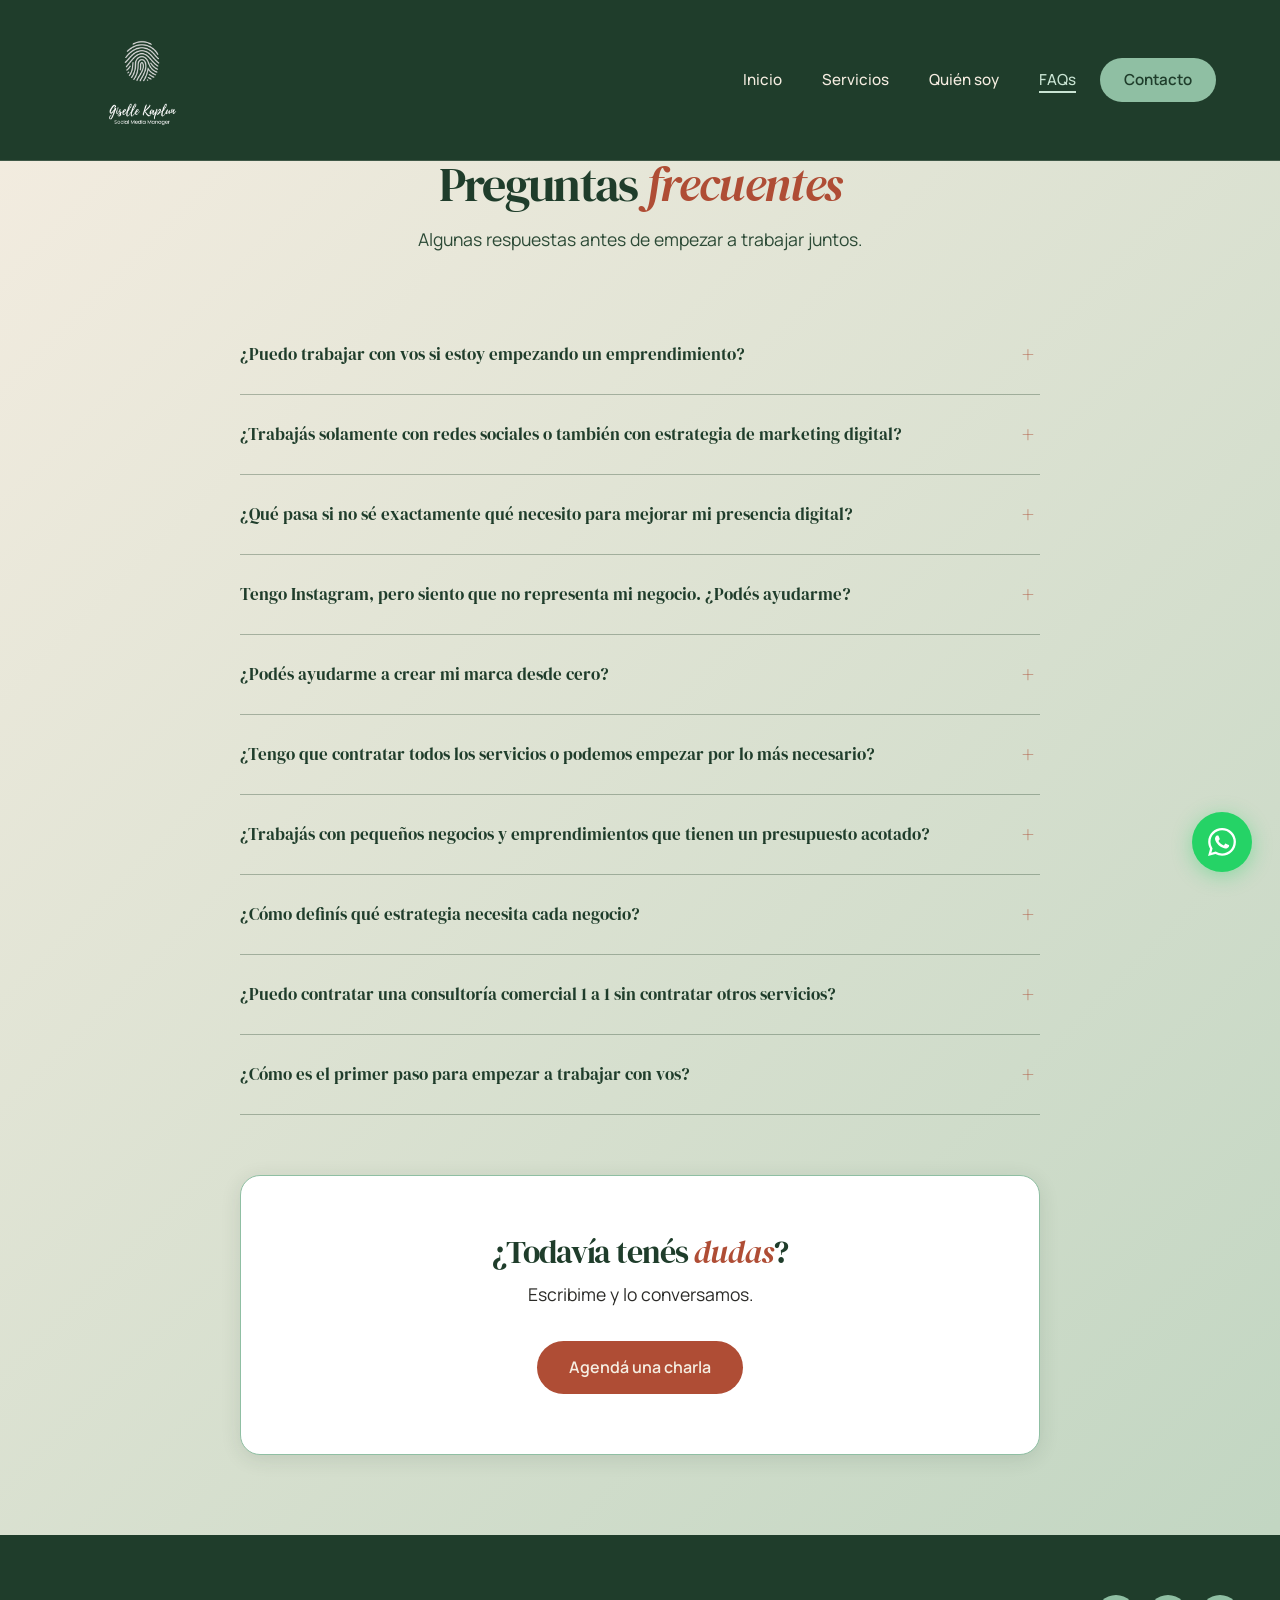
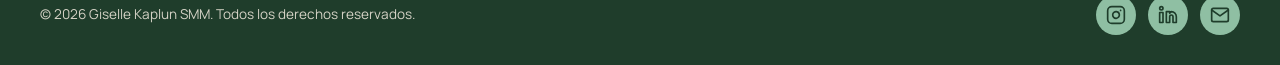
==== preguntas-frecuentes.html @ 6d001837 "Add files via upload" ====
<!DOCTYPE html>
<html lang="es">
<head>
    <meta charset="UTF-8">
    <meta name="viewport" content="width=device-width, initial-scale=1.0">
    <title>Preguntas Frecuentes | Giselle Kaplun</title>
    <meta name="description" content="Resolvemos tus dudas sobre consultoría de marketing digital, estrategia para redes sociales, diseño web y más. Buenos Aires, Argentina.">
    <meta property="og:title" content="Preguntas Frecuentes | Giselle Kaplun">
    <meta property="og:description" content="Resolvemos tus dudas sobre consultoría de marketing digital, estrategia para redes sociales, diseño web y más. Buenos Aires, Argentina.">
    <meta property="og:image" content="https://gkaplunconsultora.com.ar/hero-img.jpg">
    <meta property="og:type" content="website">
    <link rel="preconnect" href="https://fonts.googleapis.com">
    <link rel="preconnect" href="https://fonts.gstatic.com" crossorigin>
    <link href="https://fonts.googleapis.com/css2?family=DM+Serif+Display:ital@0;1&family=Manrope:wght@400;500;600;700;800&display=swap" rel="stylesheet">
    <link rel="stylesheet" href="styles.css">
</head>
<body>

    <!-- NAV -->
    <header class="nav" id="nav">
        <div class="nav__container">
            <a href="index.html" class="nav__logo">
                <img src="logo-nobg.png" alt="Giselle Kaplun" class="nav__logo-img">
            </a>
            <button class="nav__toggle" id="navToggle" aria-label="Menú">
                <span></span>
                <span></span>
                <span></span>
            </button>
            <nav class="nav__menu" id="navMenu">
                <a href="index.html" class="nav__link">Inicio</a>
                <a href="index.html#servicios" class="nav__link">Servicios</a>
                <a href="index.html#equipo" class="nav__link">Quién soy</a>
                <a href="#faq" class="nav__link">FAQs</a>
                <a href="index.html#contacto" class="nav__link nav__link--cta">Contacto</a>
            </nav>
        </div>
    </header>

    <!-- FAQ -->
    <section class="faq faq--full" id="faq">
        <div class="faq__container">
            <div class="section-header">
                <h1 class="section-title">Preguntas <em>frecuentes</em></h1>
                <p class="section-desc">Algunas respuestas antes de empezar a trabajar juntos.</p>
            </div>
            <div id="faq-full" class="faq__list"></div>
            <div class="faq-cta">
                <h2 class="faq-cta__title">¿Todavía tenés <em>dudas</em>?</h2>
                <p class="faq-cta__text">Escribime y lo conversamos.</p>
                <a href="index.html#contacto" class="btn btn--primary">Agendá una charla</a>
            </div>
        </div>
    </section>

    <!-- FOOTER -->
    <footer class="footer">
        <div class="footer__container">
            <div class="footer__bottom">
                <p>&copy; 2026 Giselle Kaplun SMM. Todos los derechos reservados.</p>
                <div class="footer__social">
                    <a href="https://www.instagram.com/gisellekaplun/" target="_blank" rel="noopener" aria-label="Instagram">
                        <svg width="20" height="20" viewBox="0 0 24 24" fill="none" stroke="currentColor" stroke-width="2" stroke-linecap="round" stroke-linejoin="round"><rect x="2" y="2" width="20" height="20" rx="5" ry="5"/><path d="M16 11.37A4 4 0 1 1 12.63 8 4 4 0 0 1 16 11.37z"/><line x1="17.5" y1="6.5" x2="17.51" y2="6.5"/></svg>
                    </a>
                    <a href="https://www.linkedin.com/in/gisellekaplun/" target="_blank" rel="noopener" aria-label="LinkedIn">
                        <svg width="20" height="20" viewBox="0 0 24 24" fill="none" stroke="currentColor" stroke-width="2" stroke-linecap="round" stroke-linejoin="round"><path d="M16 8a6 6 0 0 1 6 6v7h-4v-7a2 2 0 0 0-2-2 2 2 0 0 0-2 2v7h-4V8h4v2a6 6 0 0 1 2-2z"/><rect x="2" y="9" width="4" height="12"/><circle cx="4" cy="4" r="2"/></svg>
                    </a>
                    <a href="mailto:gisellekaplun@gmail.com" aria-label="Email">
                        <svg width="20" height="20" viewBox="0 0 24 24" fill="none" stroke="currentColor" stroke-width="2" stroke-linecap="round" stroke-linejoin="round"><path d="M4 4h16c1.1 0 2 .9 2 2v12c0 1.1-.9 2-2 2H4c-1.1 0-2-.9-2-2V6c0-1.1.9-2 2-2z"/><polyline points="22,6 12,13 2,6"/></svg>
                    </a>
                </div>
            </div>
        </div>
    </footer>

    <!-- WhatsApp Flotante -->
    <a href="https://wa.link/1eo5oe" class="whatsapp-float" target="_blank" rel="noopener" aria-label="WhatsApp">
        <svg width="28" height="28" viewBox="0 0 24 24" fill="white"><path d="M17.472 14.382c-.297-.149-1.758-.867-2.03-.967-.273-.099-.471-.148-.67.15-.197.297-.767.966-.94 1.164-.173.199-.347.223-.644.075-.297-.15-1.255-.463-2.39-1.475-.883-.788-1.48-1.761-1.653-2.059-.173-.297-.018-.458.13-.606.134-.133.298-.347.446-.52.149-.174.198-.298.298-.497.099-.198.05-.371-.025-.52-.075-.149-.669-1.612-.916-2.207-.242-.579-.487-.5-.669-.51-.173-.008-.371-.01-.57-.01-.198 0-.52.074-.792.372-.272.297-1.04 1.016-1.04 2.479 0 1.462 1.065 2.875 1.213 3.074.149.198 2.096 3.2 5.077 4.487.709.306 1.262.489 1.694.625.712.227 1.36.195 1.871.118.571-.085 1.758-.719 2.006-1.413.248-.694.248-1.289.173-1.413-.074-.124-.272-.198-.57-.347m-5.421 7.403h-.004a9.87 9.87 0 01-5.031-1.378l-.361-.214-3.741.982.998-3.648-.235-.374a9.86 9.86 0 01-1.51-5.26c.001-5.45 4.436-9.884 9.888-9.884 2.64 0 5.122 1.03 6.988 2.898a9.825 9.825 0 012.893 6.994c-.003 5.45-4.437 9.884-9.885 9.884m8.413-18.297A11.815 11.815 0 0012.05 0C5.495 0 .16 5.335.157 11.892c0 2.096.547 4.142 1.588 5.945L.057 24l6.305-1.654a11.882 11.882 0 005.683 1.448h.005c6.554 0 11.89-5.335 11.893-11.893a11.821 11.821 0 00-3.48-8.413z"/></svg>
    </a>

    <script src="main.js"></script>
</body>
</html>
---- styles.css ----
/* =========================================
   GISELLE KAPLUN SMM - Estilos Principales
   Paleta: Beige + Verde menta + Terracota
   Tipografía: Poppins
   ========================================= */

/* --- Custom Properties --- */
:root {
    /* Base */
    --beige-bg:    #F5EDE1;
    --beige-warm:  #EFE1CD;

    /* Verde menta - color secundario */
    --mint:        #8FBFA3;
    --mint-soft:   #C9E4D3;

    /* Verde oscuro - texto de alto contraste */
    --green-deep:  #1F3D2B;
    --green-body:  #2C4A36;

    /* Terracota - color de contraste (CTAs principales) */
    --terracota:        #AF4D35;
    --terracota-soft:   #A04730;

    /* Neutros */
    --text-dark:   #2B2B28;
    --white:       #FFFFFF;

    --serif: 'DM Serif Display', Georgia, serif;
    --sans: 'Manrope', Arial, sans-serif;
    --font-heading: var(--serif);
    --font-body: var(--sans);
    --shadow-sm: 0 1px 3px rgba(31, 61, 43, 0.12);
    --shadow-md: 0 4px 20px rgba(31, 61, 43, 0.12);
    --shadow-lg: 0 10px 40px rgba(31, 61, 43, 0.16);
    --shadow-xl: 0 20px 60px rgba(31, 61, 43, 0.2);
    --radius-sm: 8px;
    --radius-md: 12px;
    --radius-lg: 20px;
    --radius-xl: 28px;
    --transition: 0.3s cubic-bezier(0.4, 0, 0.2, 1);
}

/* --- Reset & Base --- */
*, *::before, *::after {
    margin: 0;
    padding: 0;
    box-sizing: border-box;
}

html {
    scroll-behavior: smooth;
    scroll-padding-top: 176px;
}

body {
    font-family: var(--font-body);
    color: var(--text-dark);
    background: var(--beige-bg);
    line-height: 1.6;
    -webkit-font-smoothing: antialiased;
    overflow-x: hidden;
}

img {
    max-width: 100%;
    height: auto;
    display: block;
}

a {
    text-decoration: none;
    color: inherit;
    transition: var(--transition);
}

h1, h2 {
    font-family: var(--serif);
    font-weight: 400;
    letter-spacing: -0.035em;
    line-height: 1.02;
}

h3 {
    font-family: var(--serif);
    font-weight: 400;
}

h1 em, h2 em {
    color: var(--terracota);
    font-style: italic;
}

ul {
    list-style: none;
}

/* --- NAV --- */
.nav {
    position: fixed;
    top: 0;
    left: 0;
    right: 0;
    z-index: 1000;
    background: var(--green-deep);
    border-bottom: 1px solid rgba(245, 237, 225, 0.15);
    transition: transform 0.4s ease, box-shadow 0.3s ease, background 0.3s ease;
}

.nav--hidden {
    transform: translateY(-100%);
}

.nav--scrolled {
    box-shadow: var(--shadow-sm);
}

.nav__container {
    max-width: 1200px;
    margin: 0 auto;
    padding: 0 24px;
    display: flex;
    align-items: center;
    justify-content: space-between;
    height: 160px;
}

.nav__logo-img {
    height: 156px;
    width: auto;
}

.nav__menu {
    display: flex;
    align-items: center;
    gap: 8px;
}

.nav__link {
    padding: 8px 16px;
    font-size: 0.95rem;
    font-weight: 500;
    color: var(--beige-bg);
    border-radius: var(--radius-sm);
    transition: var(--transition);
}

.nav__link:hover,
.nav__link--active {
    color: var(--mint-soft);
    text-decoration: underline;
    text-underline-offset: 6px;
    text-decoration-thickness: 2px;
    background: none;
}

.nav__link--cta {
    background: var(--mint);
    color: var(--green-deep) !important;
    font-weight: 600;
    padding: 10px 24px;
    border-radius: var(--radius-xl);
    text-decoration: none;
}

.nav__link--cta:hover {
    background: var(--mint);
    color: var(--green-deep) !important;
    text-decoration: none;
    transform: translateY(-1px);
    box-shadow: 0 4px 16px rgba(143, 191, 163, 0.5);
}

.nav__toggle {
    display: none;
    flex-direction: column;
    gap: 5px;
    background: none;
    border: none;
    cursor: pointer;
    padding: 8px;
    z-index: 1001;
}

.nav__toggle span {
    display: block;
    width: 24px;
    height: 2px;
    background: var(--beige-bg);
    border-radius: 2px;
    transition: var(--transition);
}

.nav__toggle.active span:nth-child(1) {
    transform: rotate(45deg) translate(5px, 5px);
}

.nav__toggle.active span:nth-child(2) {
    opacity: 0;
}

.nav__toggle.active span:nth-child(3) {
    transform: rotate(-45deg) translate(5px, -5px);
}

/* --- HERO --- */
.hero {
    min-height: 100vh;
    display: flex;
    align-items: center;
    position: relative;
    overflow: hidden;
    padding: 176px 24px 80px;
    background-color: var(--beige-bg);
}

/* --- HERO OVERLAY - degradado beige -> menta --- */
.hero::before {
    content: "";
    position: absolute;
    inset: 0;
    background: linear-gradient(135deg,
        rgba(245, 237, 225, 0.75) 0%,
        rgba(143, 191, 163, 0.45) 100%);
    z-index: 1;
}

.hero__container {
    max-width: 1200px;
    margin: 0 auto;
    width: 100%;
    position: relative;
    z-index: 2;
}

.hero__bg {
    position: absolute;
    top: 0;
    left: 0;
    right: 0;
    bottom: 0;
    overflow: hidden;
    pointer-events: none;
    z-index: 0;
}

.hero__bg-img {
    width: 100%;
    height: 100%;
    object-fit: cover;
    opacity: 1;
}

.hero__h1 {
    font-family: var(--font-heading);
    font-size: clamp(1.1rem, 2vw, 1.4rem);
    font-weight: 400;
    color: var(--green-deep);
    margin-bottom: 24px;
}

.hero__text {
    max-width: 680px;
    margin-bottom: 40px;
}

.hero__statement {
    font-family: var(--font-heading);
    font-size: clamp(2rem, 4.375vw, 3rem);
    font-weight: 400;
    line-height: 1.02;
    letter-spacing: -0.035em;
    margin-bottom: 20px;
    color: var(--green-deep);
}

.hero__accent {
    color: var(--mint);
}

.hero__body {
    font-size: 1.375rem;
    color: var(--green-body);
    line-height: 1.8;
    max-width: 600px;
}

.hero__actions {
    display: flex;
    gap: 16px;
    flex-wrap: wrap;
    position: relative;
    z-index: 2;
}

/* --- PAGE DECORATIONS --- */
.page-deco {
    position: fixed;
    top: 0;
    right: 0;
    bottom: 0;
    width: 50%;
    pointer-events: none;
    z-index: 1;
}

.hero, .servicios, .equipo, .contacto, .faq {
    position: relative;
    z-index: 2;
}

.hero__fingerprint {
    position: absolute;
    display: block;
}

.hero__deco-wrap {
    position: absolute;
    overflow: hidden;
    pointer-events: none;
    filter: grayscale(0.4) brightness(1.3) opacity(0.55);
}

.hero__deco-img {
    width: 100%;
    height: auto;
    object-fit: cover;
    object-position: top center;
    display: block;
}

.hero__deco-wrap--1 {
    width: 350px;
    height: 200px;
    top: 10%;
    right: -2%;
    opacity: 0.16;
    animation: float 8s ease-in-out infinite;
}

.hero__deco-wrap--2 {
    width: 180px;
    height: 100px;
    top: 55%;
    right: 15%;
    opacity: 0.1;
    animation: float 6s ease-in-out infinite reverse;
}

.hero__deco-wrap--3 {
    width: 100px;
    height: 56px;
    top: 20%;
    right: 30%;
    opacity: 0.18;
    animation: float 10s ease-in-out infinite;
}

.hero__deco-wrap--4 {
    width: 250px;
    height: 140px;
    top: 65%;
    right: -5%;
    opacity: 0.14;
    animation: float 9s ease-in-out infinite;
}

.hero__deco-wrap--5 {
    width: 150px;
    height: 84px;
    top: 82%;
    right: 25%;
    opacity: 0.1;
    animation: float 7s ease-in-out infinite reverse;
}

@keyframes float {
    0%, 100% { transform: translateY(0) rotate(0deg); }
    50% { transform: translateY(-30px) rotate(5deg); }
}

/* --- BUTTONS --- */
.btn {
    display: inline-flex;
    align-items: center;
    justify-content: center;
    padding: 14px 32px;
    font-family: var(--font-body);
    font-size: 1rem;
    font-weight: 600;
    border-radius: var(--radius-xl);
    border: none;
    cursor: pointer;
    transition: var(--transition);
    text-align: center;
}

.btn--primary {
    background: var(--terracota);
    color: var(--beige-bg);
}

.btn--primary:hover {
    background: var(--terracota-soft);
    color: var(--beige-bg);
    transform: translateY(-2px);
    box-shadow: 0 8px 24px rgba(175, 77, 53, 0.35);
}

.hero .btn--primary {
    background-color: var(--terracota);
    color: var(--beige-bg);
    border: none;
}

.hero .btn--primary:hover {
    background-color: var(--terracota-soft);
    color: var(--beige-bg);
    transform: translateY(-2px);
    box-shadow: 0 8px 24px rgba(175, 77, 53, 0.35);
}

.btn--outline {
    background: transparent;
    color: var(--green-deep);
    border: 2px solid var(--green-deep);
}

.btn--outline:hover {
    border-color: var(--mint);
    color: var(--green-deep);
    background: var(--mint-soft);
}

.btn--full {
    width: 100%;
}

/* --- SECTION HEADERS --- */
.section-tag {
    display: inline-block;
    padding: 6px 16px;
    background: var(--mint-soft);
    color: var(--green-deep);
    font-size: 0.8rem;
    font-weight: 600;
    border-radius: var(--radius-xl);
    text-transform: uppercase;
    letter-spacing: 1px;
    margin-bottom: 16px;
}

.section-title {
    font-family: var(--font-heading);
    font-size: clamp(2rem, 4vw, 3rem);
    font-weight: 400;
    letter-spacing: -0.035em;
    color: var(--green-deep);
    margin-bottom: 16px;
    line-height: 1.02;
}

.section-subtitle {
    display: block;
    font-size: 0.5em;
    font-weight: 400;
    color: var(--green-body);
    margin-top: 8px;
    font-style: italic;
}

.section-desc {
    font-size: 1.1rem;
    color: var(--green-body);
    max-width: 600px;
    line-height: 1.7;
}

.section-header {
    text-align: center;
    margin-bottom: 60px;
}

.section-header .section-desc {
    margin: 0 auto;
}

/* --- SERVICIOS --- */
.servicios {
    padding: 100px 24px;
    background: var(--beige-warm);
}

.servicios__container {
    max-width: 1200px;
    margin: 0 auto;
}

.servicios__grid {
    display: grid;
    grid-template-columns: repeat(auto-fit, minmax(280px, 1fr));
    gap: 24px;
}

.servicio-card {
    background: var(--white);
    border: 1px solid var(--mint);
    border-radius: 12px;
    padding: 36px 28px;
    transition: var(--transition);
    position: relative;
    overflow: hidden;
    box-shadow: var(--shadow-sm);
}

.servicio-card::before {
    content: '';
    position: absolute;
    top: 0;
    left: 0;
    right: 0;
    height: 4px;
    background: linear-gradient(90deg, var(--mint-soft), var(--mint));
    transition: var(--transition);
}

.servicio-card:hover {
    transform: translateY(-4px);
    box-shadow: var(--shadow-lg);
    border-color: var(--mint);
}

.servicio-card:hover .servicio-card__link {
    color: var(--terracota-soft);
    gap: 10px;
}

.servicio-card:hover::before {
    background: linear-gradient(90deg, var(--terracota-soft), var(--terracota));
}

.servicio-card__icon {
    width: 56px;
    height: 56px;
    display: flex;
    align-items: center;
    justify-content: center;
    background: var(--mint-soft);
    color: var(--green-deep);
    border-radius: var(--radius-md);
    margin-bottom: 20px;
}

.servicio-card__title {
    font-family: var(--font-heading);
    font-size: 1.3rem;
    font-weight: 400;
    letter-spacing: -0.02em;
    line-height: 1.15;
    margin-bottom: 16px;
    color: var(--green-deep);
}

.servicio-card__list {
    margin-bottom: 20px;
}

.servicio-card__list li {
    padding: 6px 0;
    font-size: 0.95rem;
    color: var(--text-dark);
    border-bottom: 1px solid rgba(143, 191, 163, 0.4);
    position: relative;
    padding-left: 20px;
}

.servicio-card__list li::before {
    content: '→';
    position: absolute;
    left: 0;
    color: var(--terracota);
    font-weight: 600;
}

.servicio-card__text {
    font-size: 0.95rem;
    color: var(--text-dark);
    margin-bottom: 20px;
    line-height: 1.6;
}

.servicio-card__link {
    font-size: 0.95rem;
    font-weight: 600;
    color: var(--terracota);
    display: inline-flex;
    align-items: center;
    gap: 4px;
}

.servicio-card__link:hover {
    gap: 10px;
    color: var(--terracota-soft);
}

/* --- EQUIPO --- */
.equipo {
    padding: 100px 24px;
    background: var(--beige-bg);
}

.equipo__container {
    max-width: 1200px;
    margin: 0 auto;
}

.equipo__grid {
    display: grid;
    grid-template-columns: repeat(3, 1fr);
    gap: 32px;
    margin-bottom: 48px;
}

.equipo-card {
    text-align: center;
    background: var(--white);
    border-radius: var(--radius-lg);
    padding: 40px 24px;
    transition: var(--transition);
    border: 1px solid var(--mint);
}

.equipo-card:hover {
    transform: translateY(-4px);
    box-shadow: var(--shadow-lg);
}

.equipo-card__img {
    width: 140px;
    height: 140px;
    border-radius: 50%;
    overflow: hidden;
    margin: 0 auto 20px;
    border: 4px solid var(--mint);
    box-shadow: 0 4px 20px rgba(143, 191, 163, 0.4);
}

.equipo-card__img img {
    width: 100%;
    height: 100%;
    object-fit: cover;
}

.equipo-card__img--placeholder {
    background: linear-gradient(135deg, var(--mint-soft), var(--mint));
    display: flex;
    align-items: center;
    justify-content: center;
    color: var(--green-deep);
}

.equipo-card__name {
    font-family: var(--font-heading);
    font-size: 1.25rem;
    font-weight: 600;
    color: var(--green-deep);
    margin-bottom: 4px;
}

.equipo-card__role {
    font-size: 0.9rem;
    color: var(--terracota);
    font-weight: 500;
}

.equipo__mision {
    text-align: center;
    max-width: 700px;
    margin: 0 auto;
    padding: 40px;
    background: var(--white);
    border-radius: var(--radius-lg);
    border-left: 4px solid var(--mint);
    border: 1px solid var(--mint);
    border-left: 4px solid var(--mint);
}

.equipo__mision p {
    font-size: 1.1rem;
    color: var(--text-dark);
    line-height: 1.7;
    font-style: italic;
}

.equipo__about {
    display: flex;
    flex-direction: row;
    align-items: center;
    gap: 48px;
    max-width: 900px;
    margin: 0 auto;
}

.equipo__about-img {
    width: 40%;
    min-width: 200px;
    border-radius: var(--radius-lg);
    overflow: hidden;
    border: 4px solid var(--mint);
    box-shadow: 0 4px 20px rgba(143, 191, 163, 0.4);
    flex-shrink: 0;
}

.equipo__about-img img {
    width: 100%;
    height: auto;
    display: block;
}

.equipo__about-text {
    text-align: left;
}

.equipo__about-text p {
    font-size: 1.15rem;
    color: var(--text-dark);
    line-height: 1.8;
    margin-bottom: 20px;
}

.equipo__about-text p:last-child {
    margin-bottom: 0;
}

/* --- CONTACTO --- */
.contacto {
    padding: 100px 24px;
    background: linear-gradient(135deg, var(--green-deep) 0%, var(--terracota) 100%);
    color: var(--beige-bg);
}

.contacto__container {
    max-width: 1200px;
    margin: 0 auto;
}

.contacto .section-title {
    color: var(--beige-bg);
}

.contacto h2 em {
    color: var(--mint-soft);
}

.contacto .section-desc {
    color: rgba(245, 237, 225, 0.92);
}

.contacto__grid {
    display: grid;
    grid-template-columns: 1fr 1fr;
    gap: 60px;
    align-items: start;
}

.contacto__info {
    display: flex;
    flex-direction: column;
    gap: 28px;
}

.contacto__item {
    display: flex;
    align-items: flex-start;
    gap: 16px;
}

.contacto__item-icon {
    width: 48px;
    height: 48px;
    display: flex;
    align-items: center;
    justify-content: center;
    background: rgba(143, 191, 163, 0.25);
    color: var(--mint-soft);
    border-radius: var(--radius-md);
    flex-shrink: 0;
}

.contacto__item h4 {
    font-size: 0.95rem;
    font-weight: 600;
    color: var(--beige-bg);
    margin-bottom: 4px;
}

.contacto__item a, .contacto__item p {
    font-size: 0.95rem;
    color: rgba(245, 237, 225, 0.92);
}

.contacto__item a:hover {
    color: var(--mint-soft);
}

/* --- FORM --- */
.contacto__form {
    background: var(--beige-bg);
    padding: 40px;
    border-radius: var(--radius-lg);
    border: 1px solid var(--mint);
    box-shadow: var(--shadow-lg);
}

.form-group {
    margin-bottom: 20px;
}

.form-group input, .form-group textarea {
    width: 100%;
    padding: 14px 18px;
    font-family: var(--font-body);
    font-size: 0.95rem;
    border: 1px solid var(--mint);
    border-radius: var(--radius-md);
    background: var(--white);
    color: var(--text-dark);
    transition: var(--transition);
    outline: none;
}

.form-group input::placeholder, .form-group textarea::placeholder {
    color: #6B6B63;
}

.form-group input:focus, .form-group textarea:focus {
    border-color: var(--green-deep);
    box-shadow: 0 0 0 4px rgba(143, 191, 163, 0.35);
}

.form-group textarea {
    resize: vertical;
    min-height: 120px;
}

/* --- FOOTER --- */
.footer {
    background: var(--green-deep);
    color: var(--beige-bg);
    padding: 60px 24px 30px;
}

.footer__container {
    max-width: 1200px;
    margin: 0 auto;
}

.footer__top {
    display: flex;
    justify-content: flex-start;
    gap: 80px;
    margin-bottom: 48px;
    padding-bottom: 48px;
    border-bottom: 1px solid rgba(245, 237, 225, 0.15);
}

.footer__logo {
    height: 108px;
    width: auto;
    margin-bottom: 16px;
    filter: invert(1) opacity(0.15) brightness(1.4);
}

.footer__brand p {
    color: rgba(245, 237, 225, 0.8);
    font-size: 0.9rem;
    max-width: 300px;
    line-height: 1.6;
}

.footer__links h4 {
    font-size: 0.85rem;
    font-weight: 600;
    text-transform: uppercase;
    letter-spacing: 1px;
    color: var(--mint-soft);
    margin-bottom: 16px;
}

.footer__links a {
    display: block;
    font-size: 0.9rem;
    color: var(--beige-bg);
    padding: 6px 0;
    transition: var(--transition);
}

.footer__links a:hover {
    color: var(--mint-soft);
    padding-left: 4px;
}

.footer__bottom {
    display: flex;
    justify-content: space-between;
    align-items: center;
}

.footer__bottom p {
    font-size: 0.85rem;
    color: var(--beige-bg);
    opacity: 0.85;
}

.footer__social {
    display: flex;
    gap: 12px;
}

.footer__social a {
    width: 40px;
    height: 40px;
    display: flex;
    align-items: center;
    justify-content: center;
    background: var(--mint);
    border-radius: 50%;
    color: var(--green-deep);
    transition: var(--transition);
}

.footer__social a:hover {
    background: var(--mint-soft);
    color: var(--green-deep);
    transform: translateY(-2px);
}

/* --- WHATSAPP FLOAT --- */
.whatsapp-float {
    position: fixed;
    bottom: 28px;
    right: 28px;
    width: 60px;
    height: 60px;
    background: #25D366;
    border-radius: 50%;
    display: flex;
    align-items: center;
    justify-content: center;
    box-shadow: 0 4px 20px rgba(37, 211, 102, 0.4);
    z-index: 999;
    transition: var(--transition);
    animation: pulse-whatsapp 2s infinite;
}

.whatsapp-float:hover {
    transform: scale(1.1);
    box-shadow: 0 6px 28px rgba(37, 211, 102, 0.5);
}

@keyframes pulse-whatsapp {
    0%, 100% { box-shadow: 0 4px 20px rgba(37, 211, 102, 0.4); }
    50% { box-shadow: 0 4px 30px rgba(37, 211, 102, 0.6); }
}

/* --- FAQ --- */
.faq {
    padding: 80px 24px;
    background: var(--beige-bg);
    position: relative;
    overflow: hidden;
}

.faq__bg {
    position: absolute;
    top: 0;
    left: 0;
    right: 0;
    bottom: 0;
    overflow: hidden;
    pointer-events: none;
    z-index: 0;
}

.faq__bg-img {
    width: 100%;
    height: 100%;
    object-fit: cover;
    opacity: 0.25;
}

.faq--full {
    padding-top: 160px;
}

/* Overlay degradado sobre la imagen (like hero) */
.faq::before {
    content: "";
    position: absolute;
    inset: 0;
    background: linear-gradient(135deg,
        rgba(245, 237, 225, 0.8) 0%,
        rgba(143, 191, 163, 0.5) 100%);
    z-index: 0;
}

.faq__container {
    max-width: 800px;
    margin: 0 auto;
    position: relative;
    z-index: 1;
}

.faq__list {
    margin-bottom: 40px;
}

.faq-item {
    border-bottom: 1px solid rgba(47, 74, 54, 0.35);
}

.faq-item__header {
    display: flex;
    align-items: center;
    gap: 16px;
    width: 100%;
    padding: 24px 0;
    background: none;
    border: none;
    cursor: pointer;
    text-align: left;
    font-family: var(--font-heading);
    color: var(--green-deep);
    transition: color var(--transition);
}

.faq-item__header:hover {
    color: var(--terracota);
}

.faq-item__header:focus-visible {
    outline: 2px solid var(--terracota);
    outline-offset: 4px;
    border-radius: var(--radius-sm);
}

.faq-item__question {
    flex: 1;
    font-size: 1.05rem;
    font-weight: 500;
    line-height: 1.5;
}

.faq-item__icon {
    min-width: 24px;
    text-align: center;
    font-size: 1.4rem;
    font-weight: 300;
    color: var(--terracota);
}

.faq-item__icon::before {
    content: '+';
}

.faq-item--open .faq-item__icon::before {
    content: '\2212';
}

.faq-item__answer {
    max-height: 0;
    overflow: hidden;
    transition: max-height 0.4s ease;
}

.faq-item__answer-inner {
    padding: 0 0 24px 44px;
}

.faq-item__answer-inner p {
    font-size: 1rem;
    color: var(--text-dark);
    line-height: 1.8;
    margin-bottom: 12px;
}

.faq-item__answer-inner p:last-child {
    margin-bottom: 0;
}

.faq__more {
    text-align: center;
    margin-top: 48px;
}

.faq-cta {
    text-align: center;
    margin-top: 60px;
    padding: 60px 40px;
    background: var(--white);
    border-radius: var(--radius-lg);
    border: 1px solid var(--mint);
    box-shadow: var(--shadow-md);
}

.faq-cta__title {
    font-family: var(--font-heading);
    font-size: clamp(1.5rem, 3vw, 2rem);
    font-weight: 400;
    letter-spacing: -0.035em;
    line-height: 1.02;
    color: var(--green-deep);
    margin-bottom: 12px;
}

.faq-cta__text {
    font-size: 1.1rem;
    color: var(--text-dark);
    margin-bottom: 32px;
}

/* --- ANIMATIONS (on scroll) --- */
[data-aos] {
    opacity: 0;
    transform: translateY(30px);
    transition: opacity 0.6s ease, transform 0.6s ease;
}

[data-aos].aos-animate {
    opacity: 1;
    transform: translateY(0);
}

/* ================= ¿Sentís que te pasa? ================= */
.situaciones {
    padding: 70px 17px;
    background: linear-gradient(90deg, var(--beige-bg) 0%, var(--mint-soft) 100%);
    position: relative;
}

.situaciones__content {
    max-width: 1200px;
    margin: 0 auto;
}

.situaciones__title {
    font-family: var(--font-heading);
    font-size: clamp(1.4rem, 3.2vw, 2.1rem);
    font-weight: 400;
    letter-spacing: -0.035em;
    color: var(--green-deep);
    text-transform: uppercase;
    text-align: center;
    margin-bottom: 34px;
}

.situaciones__carousel {
    position: relative;
    width: 100%;
}

.situaciones__viewport {
    overflow: hidden;
    border-radius: var(--radius-lg);
    padding: 4px;
}

.situaciones__track {
    display: flex;
    align-items: stretch;
    list-style: none;
    margin: 0;
    padding: 0;
    will-change: transform;
    touch-action: pan-y;
    cursor: grab;
    outline: none;
}

.situaciones__track:active {
    cursor: grabbing;
}

.situaciones__card {
    flex: 0 0 auto;
    width: calc(100% / var(--cards-visible, 2.2) - 12px);
    margin-right: 12px;
    background: var(--white);
    border: 1px solid var(--mint);
    border-radius: var(--radius-lg);
    padding: 20px 17px;
    display: flex;
    flex-direction: column;
    gap: 8px;
    transition: var(--transition);
    user-select: none;
    box-shadow: var(--shadow-sm);
}

.situaciones__card:hover {
    border-color: var(--terracota);
    box-shadow: var(--shadow-md);
}

.situaciones__card-num {
    font-family: var(--font-heading);
    font-size: 1.33rem;
    font-weight: 700;
    color: var(--terracota);
    line-height: 1;
}

.situaciones__card-img {
    width: 100%;
    aspect-ratio: 4 / 3;
    object-fit: cover;
    border-radius: var(--radius-md);
    border: 1px solid var(--mint);
}

.situaciones__card-title {
    font-family: var(--font-heading);
    font-size: 0.875rem;
    font-weight: 600;
    color: var(--green-deep);
    line-height: 1.4;
}

.situaciones__card-text {
    font-size: 0.67rem;
    color: var(--text-dark);
    line-height: 1.7;
    flex-grow: 1;
}

.situaciones__controls {
    display: flex;
    justify-content: center;
    gap: 8px;
    margin-top: 20px;
}

.situaciones__btn {
    width: 34px;
    height: 34px;
    border-radius: 50%;
    border: 1px solid var(--mint);
    background: var(--white);
    color: var(--green-deep);
    font-size: 1rem;
    cursor: pointer;
    display: flex;
    align-items: center;
    justify-content: center;
    transition: var(--transition);
}

.situaciones__btn:hover {
    background: var(--terracota);
    color: var(--beige-bg);
    border-color: var(--terracota);
}

.situaciones__btn:focus-visible {
    outline: 2px solid var(--terracota);
    outline-offset: 2px;
}

/* --- FAQ HOME (a mitad de escala) --- */
.faq--home {
    padding: 40px 12px;
}

.faq--home .section-header {
    margin-bottom: 30px;
}

.faq--home .section-title {
    font-size: clamp(1.4rem, 3vw, 2rem);
    margin-bottom: 8px;
}

.faq--home .section-desc {
    font-size: 0.9rem;
    line-height: 1.6;
}

.faq--home .faq__list {
    margin-bottom: 20px;
}

.faq--home .faq-item__header {
    padding: 12px 0;
    gap: 12px;
}

.faq--home .faq-item__question {
    font-size: 0.9rem;
    line-height: 1.4;
}

.faq--home .faq-item__answer-inner {
    padding: 0 0 12px 28px;
}

.faq--home .faq-item__answer-inner p {
    font-size: 0.85rem;
    line-height: 1.6;
    margin-bottom: 8px;
}

.faq--home .faq__more {
    margin-top: 24px;
}

.faq--home .btn {
    padding: 8px 20px;
    font-size: 0.85rem;
}

.faq--home .btn--outline {
    background: var(--terracota);
    color: var(--beige-bg);
    border-color: var(--terracota);
}

.faq--home .btn--outline:hover {
    background: var(--terracota-soft);
    color: var(--beige-bg);
    border-color: var(--terracota-soft);
}

.faq--home .faq__bg-img {
    opacity: 0.2;
}

/* --- RESPONSIVE --- */
@media (max-width: 860px) {
    .contacto__grid {
        grid-template-columns: 1fr;
        gap: 40px;
    }

    .equipo__about {
        flex-direction: column;
        text-align: center;
    }

    .equipo__about-text {
        text-align: center;
    }

    .footer__top {
        flex-direction: column;
        gap: 32px;
    }
}

@media (max-width: 768px) {
    .nav__toggle {
        display: flex;
    }

    .nav__menu {
        position: fixed;
        top: 0;
        right: -100%;
        width: 80%;
        max-width: 320px;
        height: 100vh;
        background: var(--green-deep);
        flex-direction: column;
        justify-content: center;
        align-items: center;
        gap: 16px;
        transition: var(--transition);
        box-shadow: -4px 0 30px rgba(31, 61, 43, 0.4);
    }

    .nav__menu.active {
        right: 0;
    }

    .nav__link {
        font-size: 1.2rem;
        padding: 12px 24px;
    }

    .hero {
        min-height: auto;
        padding: 200px 24px 60px;
    }

    .hero__statement {
        font-size: 1.875rem;
    }

    .equipo__grid {
        grid-template-columns: 1fr;
        max-width: 400px;
        margin: 0 auto 48px;
    }

    .contacto__grid {
        grid-template-columns: 1fr;
        gap: 40px;
    }

    .contacto__form {
        padding: 28px 20px;
    }

    .footer__top {
        flex-direction: column;
        gap: 32px;
    }

    .footer__bottom {
        flex-direction: column;
        gap: 16px;
        text-align: center;
    }

    .servicios__grid {
        grid-template-columns: 1fr;
    }
}

@media (max-width: 760px) {
    .situaciones {
        padding: 50px 11px;
    }

    .situaciones__card {
        width: calc(100% / var(--cards-movil, 1.2) - 6px);
        margin-right: 6px;
    }

    .faq--home {
        padding: 32px 10px;
    }

    .faq--home .section-header {
        margin-bottom: 22px;
    }

    .faq--home .faq-item__answer-inner {
        padding: 0 0 10px 20px;
    }
}

@media (max-width: 480px) {
    .hero__statement {
        font-size: 1.625rem;
    }

    .hero__body {
        font-size: 1.1875rem;
    }

    .hero__actions {
        flex-direction: column;
    }

    .hero__actions .btn {
        width: 100%;
    }

    .section-title {
        font-size: 1.8rem;
    }
}
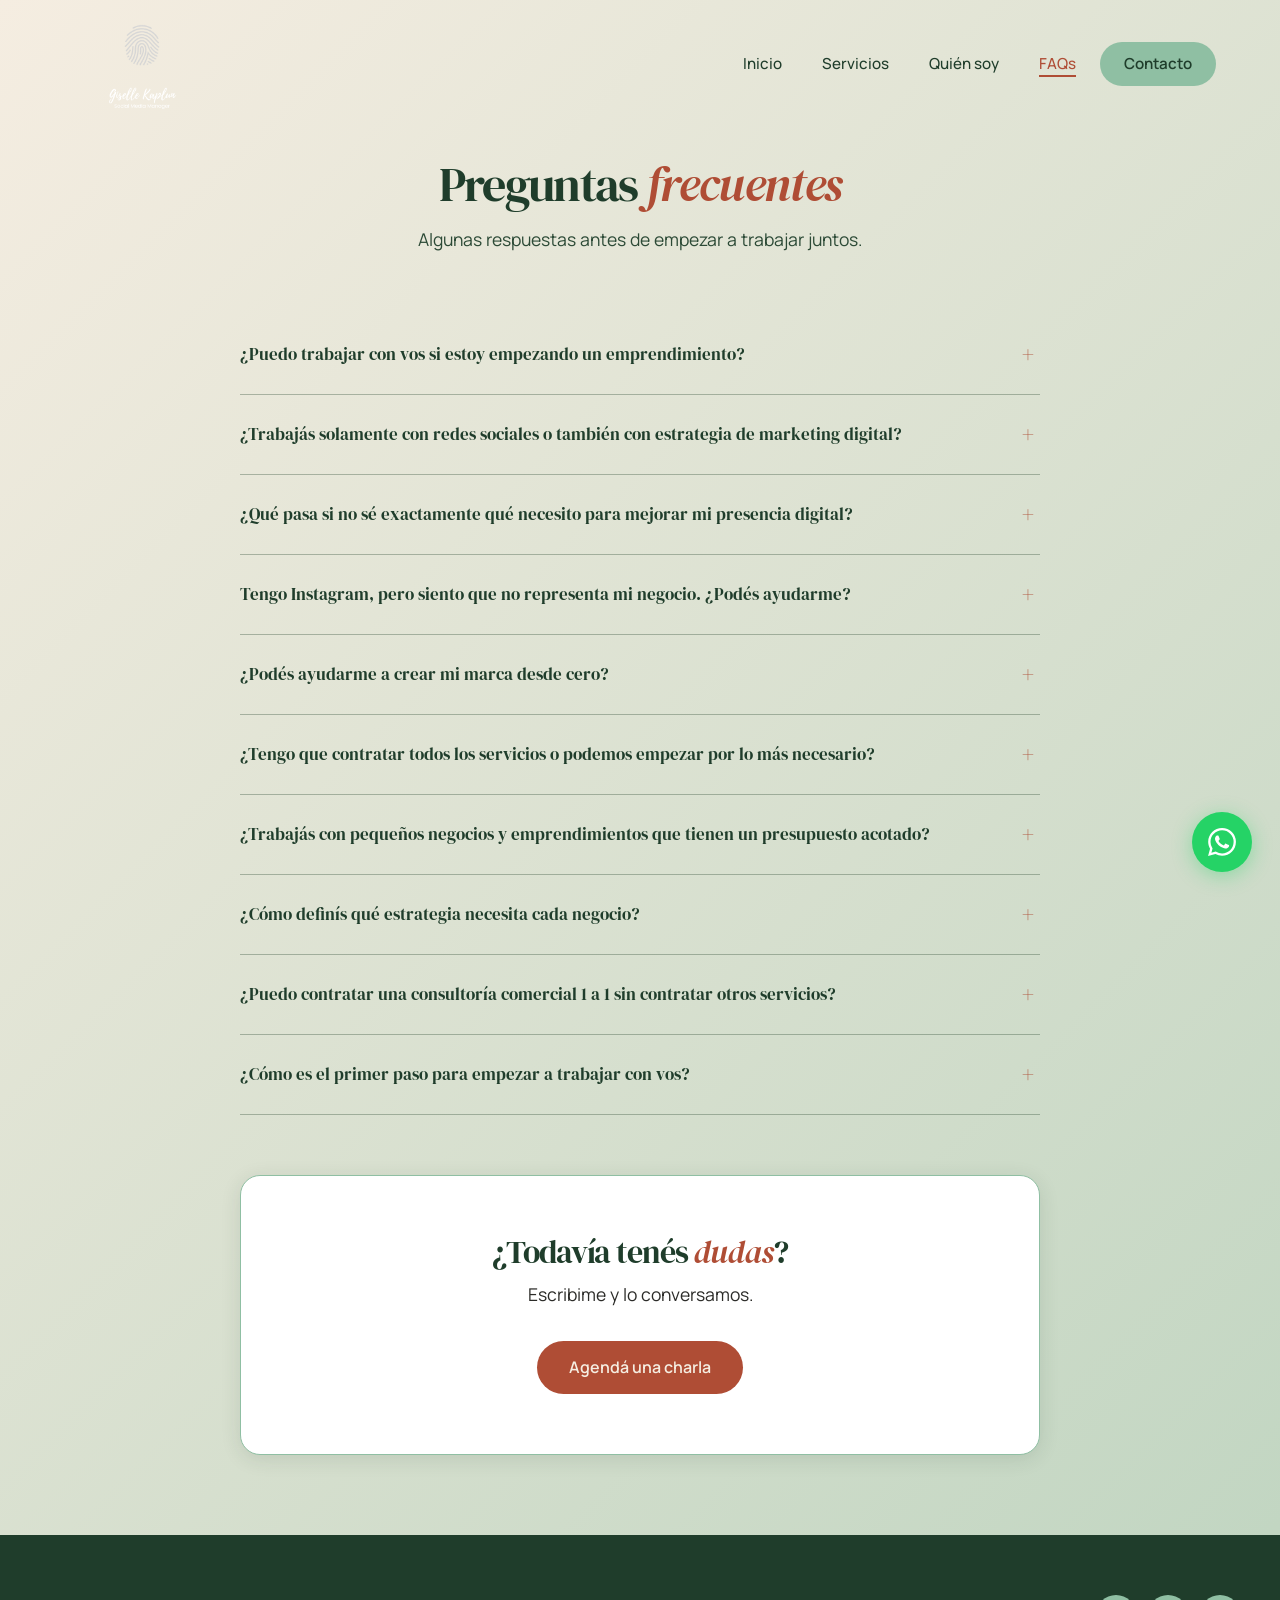
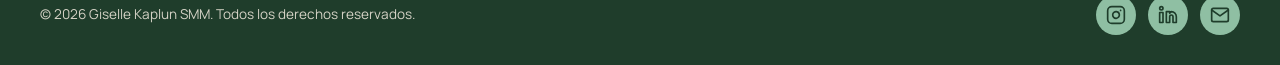
==== commit d5bd80d7: "Add files via upload" ====
--- a/preguntas-frecuentes.html
+++ b/preguntas-frecuentes.html
@@ -7,7 +7,7 @@
     <meta name="description" content="Resolvemos tus dudas sobre consultoría de marketing digital, estrategia para redes sociales, diseño web y más. Buenos Aires, Argentina.">
     <meta property="og:title" content="Preguntas Frecuentes | Giselle Kaplun">
     <meta property="og:description" content="Resolvemos tus dudas sobre consultoría de marketing digital, estrategia para redes sociales, diseño web y más. Buenos Aires, Argentina.">
-    <meta property="og:image" content="https://gkaplunconsultora.com.ar/hero-img.jpg">
+    <meta property="og:image" content="https://gkaplunconsultora.com.ar/headerultimo.webp">
     <meta property="og:type" content="website">
     <link rel="preconnect" href="https://fonts.googleapis.com">
     <link rel="preconnect" href="https://fonts.gstatic.com" crossorigin>
--- a/styles.css
+++ b/styles.css
@@ -21,6 +21,11 @@
     /* Terracota - color de contraste (CTAs principales) */
     --terracota:        #AF4D35;
     --terracota-soft:   #A04730;
+
+    /* Ink / Paper - modo negativo (bloque "¿No sabés cuál necesitás?") */
+    --ink:          #1D1C1A;
+    --paper:        #F4F0E8;
+    --terracota-ink: #E4946C;
 
     /* Neutros */
     --text-dark:   #2B2B28;
@@ -50,7 +55,7 @@
 
 html {
     scroll-behavior: smooth;
-    scroll-padding-top: 176px;
+    scroll-padding-top: 160px;
 }
 
 body {
@@ -86,7 +91,7 @@
     font-weight: 400;
 }
 
-h1 em, h2 em {
+h1 em, h2 em, h3 em {
     color: var(--terracota);
     font-style: italic;
 }
@@ -102,9 +107,16 @@
     left: 0;
     right: 0;
     z-index: 1000;
+    background: transparent;
+    border-bottom: 1px solid transparent;
+    transition: transform 0.4s ease, box-shadow 0.3s ease, background-color 0.3s ease, border-color 0.3s ease, backdrop-filter 0.3s ease;
+}
+
+.nav.is-scrolled {
     background: var(--green-deep);
     border-bottom: 1px solid rgba(245, 237, 225, 0.15);
-    transition: transform 0.4s ease, box-shadow 0.3s ease, background 0.3s ease;
+    backdrop-filter: blur(14px);
+    -webkit-backdrop-filter: blur(14px);
 }
 
 .nav--hidden {
@@ -122,7 +134,7 @@
     display: flex;
     align-items: center;
     justify-content: space-between;
-    height: 160px;
+    height: 128px;
 }
 
 .nav__logo-img {
@@ -140,13 +152,26 @@
     padding: 8px 16px;
     font-size: 0.95rem;
     font-weight: 500;
-    color: var(--beige-bg);
+    color: var(--green-deep);
     border-radius: var(--radius-sm);
     transition: var(--transition);
 }
 
+.nav.is-scrolled .nav__link {
+    color: var(--beige-bg);
+}
+
 .nav__link:hover,
 .nav__link--active {
+    color: var(--terracota);
+    text-decoration: underline;
+    text-underline-offset: 6px;
+    text-decoration-thickness: 2px;
+    background: none;
+}
+
+.nav.is-scrolled .nav__link:hover,
+.nav.is-scrolled .nav__link--active {
     color: var(--mint-soft);
     text-decoration: underline;
     text-underline-offset: 6px;
@@ -186,9 +211,20 @@
     display: block;
     width: 24px;
     height: 2px;
+    background: var(--green-deep);
+    border-radius: 2px;
+    opacity: 0.7;
+    transition: var(--transition);
+}
+
+.nav.is-scrolled .nav__toggle span {
     background: var(--beige-bg);
-    border-radius: 2px;
-    transition: var(--transition);
+    opacity: 1;
+}
+
+.nav__toggle.active span {
+    background: var(--beige-bg);
+    opacity: 1;
 }
 
 .nav__toggle.active span:nth-child(1) {
@@ -210,7 +246,7 @@
     align-items: center;
     position: relative;
     overflow: hidden;
-    padding: 176px 24px 80px;
+    padding: 160px 24px 80px;
     background-color: var(--beige-bg);
 }
 
@@ -511,6 +547,8 @@
     position: relative;
     overflow: hidden;
     box-shadow: var(--shadow-sm);
+    display: flex;
+    flex-direction: column;
 }
 
 .servicio-card::before {
@@ -561,32 +599,12 @@
     color: var(--green-deep);
 }
 
-.servicio-card__list {
-    margin-bottom: 20px;
-}
-
-.servicio-card__list li {
-    padding: 6px 0;
-    font-size: 0.95rem;
-    color: var(--text-dark);
-    border-bottom: 1px solid rgba(143, 191, 163, 0.4);
-    position: relative;
-    padding-left: 20px;
-}
-
-.servicio-card__list li::before {
-    content: '→';
-    position: absolute;
-    left: 0;
-    color: var(--terracota);
-    font-weight: 600;
-}
-
 .servicio-card__text {
     font-size: 0.95rem;
     color: var(--text-dark);
     margin-bottom: 20px;
-    line-height: 1.6;
+    line-height: 1.75;
+    flex-grow: 1;
 }
 
 .servicio-card__link {
@@ -596,11 +614,95 @@
     display: inline-flex;
     align-items: center;
     gap: 4px;
+    margin-top: auto;
 }
 
 .servicio-card__link:hover {
     gap: 10px;
     color: var(--terracota-soft);
+}
+
+/* --- ¿NO SABÉS CUÁL NECESITÁS? --- */
+.services-fallback {
+    margin-top: 64px;
+    padding: 48px 32px;
+    background-color: var(--ink, #1D1C1A);
+    border: none;
+    border-radius: var(--radius-lg);
+    text-align: center;
+    color: var(--paper, #F4F0E8);
+    box-shadow: var(--shadow-lg);
+}
+
+.fallback-eyebrow {
+    text-transform: uppercase;
+    letter-spacing: 0.1em;
+    font-size: 0.8125rem;
+    color: var(--terracota-ink);
+    font-weight: 700;
+    margin-bottom: 12px;
+}
+
+.services-fallback h3 {
+    font-family: var(--font-heading);
+    font-size: clamp(1.4rem, 3vw, 1.9rem);
+    font-weight: 400;
+    letter-spacing: -0.035em;
+    line-height: 1.1;
+    color: var(--paper, #F4F0E8);
+    margin-bottom: 20px;
+}
+
+.services-fallback h3 em {
+    color: var(--terracota-ink);
+    font-style: italic;
+}
+
+.fallback-steps {
+    display: flex;
+    justify-content: center;
+    gap: 32px;
+    flex-wrap: wrap;
+    margin: 36px 0;
+    text-align: left;
+}
+
+.fallback-step {
+    display: flex;
+    gap: 12px;
+    max-width: 260px;
+}
+
+.step-icon {
+    display: flex;
+    align-items: center;
+    justify-content: center;
+    width: 44px;
+    height: 44px;
+    border-radius: 50%;
+    border: 1px solid var(--terracota-ink);
+    flex-shrink: 0;
+    background: rgba(228, 148, 108, 0.12);
+}
+
+.step-icon svg {
+    width: 20px;
+    height: 20px;
+    color: var(--terracota-ink);
+}
+
+.fallback-step p {
+    font-size: 0.95rem;
+    color: var(--paper, #F4F0E8);
+    line-height: 1.6;
+}
+
+.fallback-step strong {
+    color: var(--paper, #F4F0E8);
+}
+
+.fallback-cta {
+    margin-top: 8px;
 }
 
 /* --- EQUIPO --- */
@@ -1149,9 +1251,17 @@
     font-weight: 400;
     letter-spacing: -0.035em;
     color: var(--green-deep);
-    text-transform: uppercase;
+    text-align: center;
+    margin-bottom: 12px;
+}
+
+.situaciones__subtitle {
+    font-size: 1.1rem;
+    color: var(--green-body);
+    line-height: 1.6;
     text-align: center;
     margin-bottom: 34px;
+    font-style: italic;
 }
 
 .situaciones__carousel {
@@ -1188,10 +1298,10 @@
     background: var(--white);
     border: 1px solid var(--mint);
     border-radius: var(--radius-lg);
-    padding: 20px 17px;
+    padding: 26px 24px;
     display: flex;
     flex-direction: column;
-    gap: 8px;
+    gap: 12px;
     transition: var(--transition);
     user-select: none;
     box-shadow: var(--shadow-sm);
@@ -1212,24 +1322,30 @@
 
 .situaciones__card-img {
     width: 100%;
+    max-height: 170px;
     aspect-ratio: 4 / 3;
     object-fit: cover;
+    object-position: center;
     border-radius: var(--radius-md);
     border: 1px solid var(--mint);
 }
 
+.situaciones__card-img.align-bottom {
+    object-position: center bottom;
+}
+
 .situaciones__card-title {
     font-family: var(--font-heading);
-    font-size: 0.875rem;
-    font-weight: 600;
-    color: var(--green-deep);
-    line-height: 1.4;
+    font-size: 1.25rem;
+    font-weight: 700;
+    color: var(--green-deep);
+    line-height: 1.3;
 }
 
 .situaciones__card-text {
-    font-size: 0.67rem;
+    font-size: 1rem;
     color: var(--text-dark);
-    line-height: 1.7;
+    line-height: 1.5;
     flex-grow: 1;
 }
 
@@ -1241,13 +1357,13 @@
 }
 
 .situaciones__btn {
-    width: 34px;
-    height: 34px;
+    width: 48px;
+    height: 48px;
     border-radius: 50%;
     border: 1px solid var(--mint);
     background: var(--white);
     color: var(--green-deep);
-    font-size: 1rem;
+    font-size: 1.25rem;
     cursor: pointer;
     display: flex;
     align-items: center;
@@ -1384,11 +1500,12 @@
     .nav__link {
         font-size: 1.2rem;
         padding: 12px 24px;
+        color: var(--beige-bg);
     }
 
     .hero {
         min-height: auto;
-        padding: 200px 24px 60px;
+        padding: 184px 24px 60px;
     }
 
     .hero__statement {
@@ -1434,6 +1551,26 @@
     .situaciones__card {
         width: calc(100% / var(--cards-movil, 1.2) - 6px);
         margin-right: 6px;
+        padding: 24px 20px;
+    }
+
+    .situaciones__card-title {
+        font-size: 1.125rem;
+    }
+
+    .situaciones__card-text {
+        font-size: 0.9375rem;
+    }
+
+    .fallback-steps {
+        flex-direction: column;
+        align-items: center;
+        gap: 24px;
+        text-align: left;
+    }
+
+    .services-fallback {
+        padding: 40px 20px;
     }
 
     .faq--home {
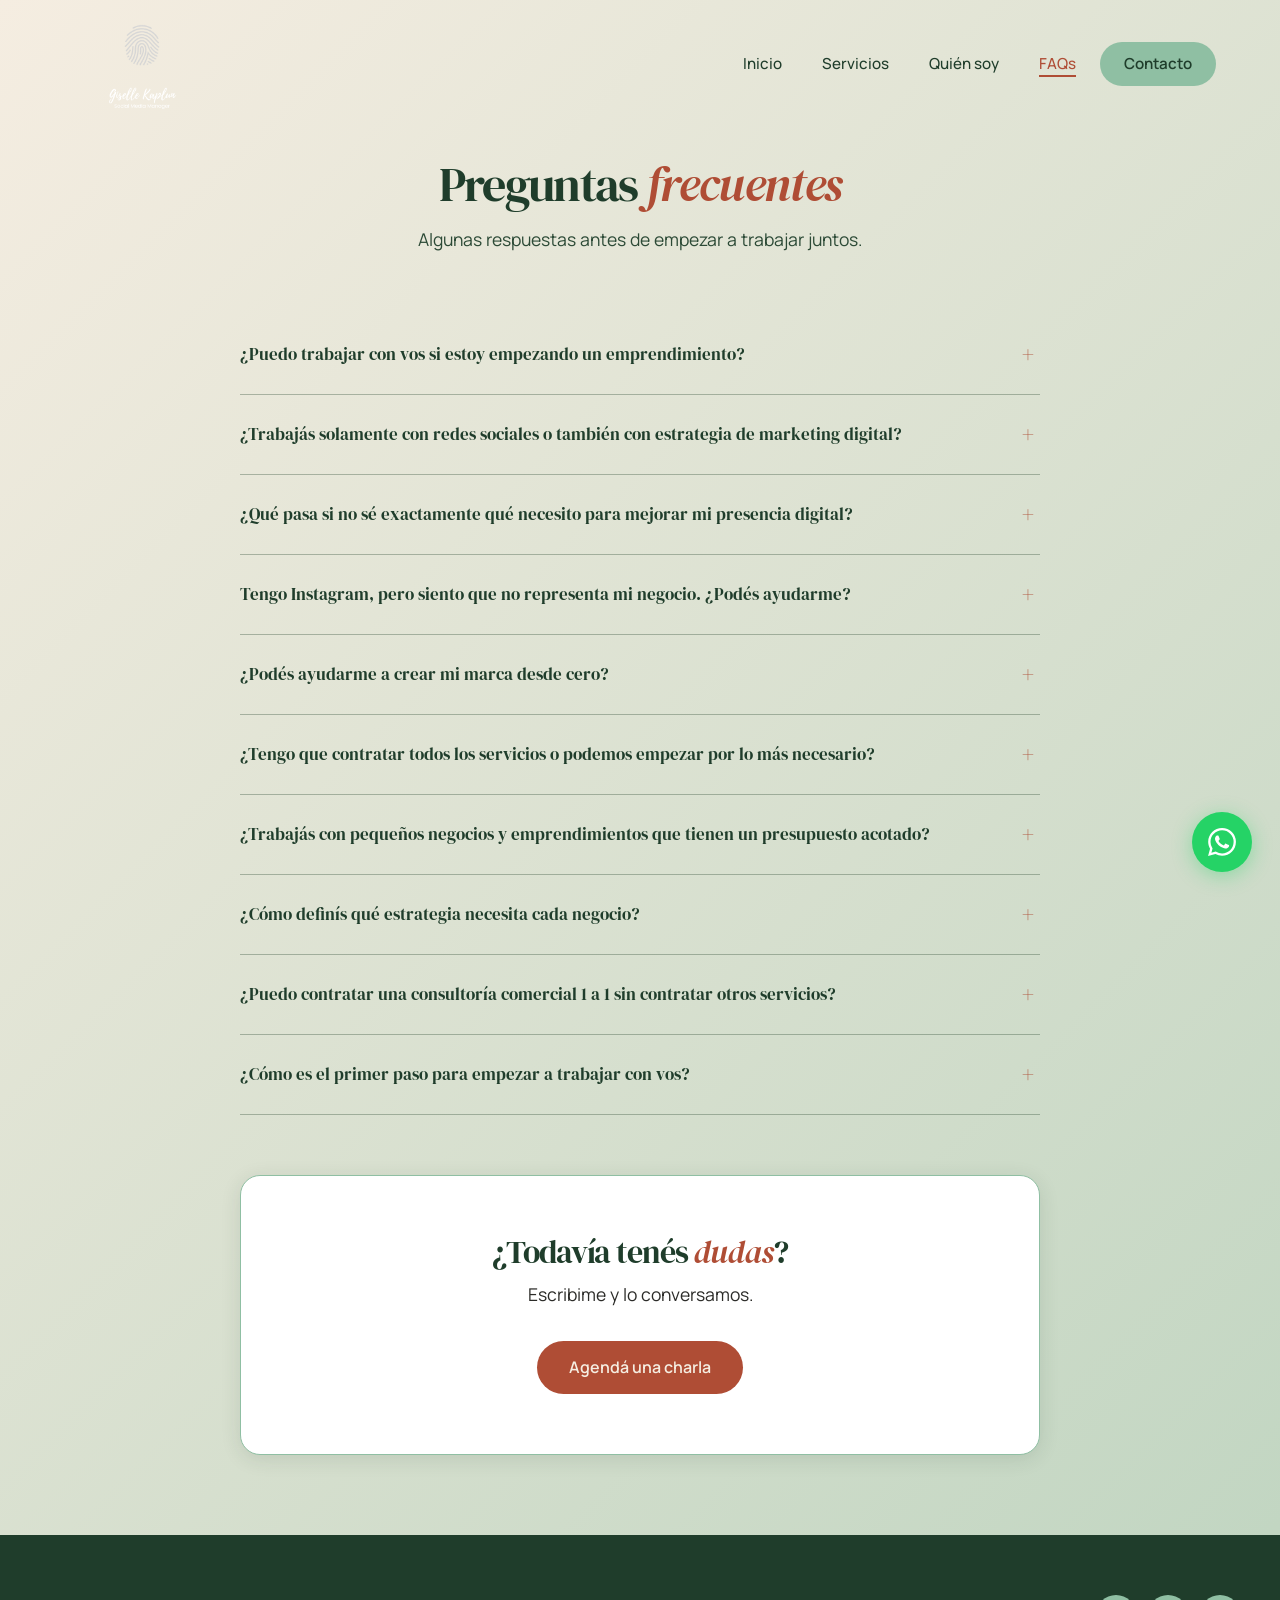
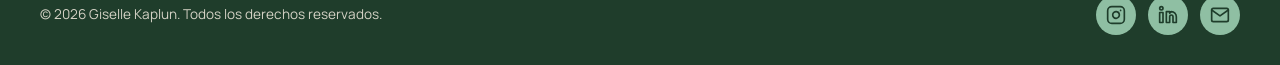
==== commit 8ef8a53f: "Remove SMM references from site copy and comments" ====
--- a/preguntas-frecuentes.html
+++ b/preguntas-frecuentes.html
@@ -7,8 +7,10 @@
     <meta name="description" content="Resolvemos tus dudas sobre consultoría de marketing digital, estrategia para redes sociales, diseño web y más. Buenos Aires, Argentina.">
     <meta property="og:title" content="Preguntas Frecuentes | Giselle Kaplun">
     <meta property="og:description" content="Resolvemos tus dudas sobre consultoría de marketing digital, estrategia para redes sociales, diseño web y más. Buenos Aires, Argentina.">
-    <meta property="og:image" content="https://gkaplunconsultora.com.ar/headerultimo.webp">
+    <meta property="og:image" content="https://gkaplunconsultora.com.ar/hero-banner.webp">
     <meta property="og:type" content="website">
+    <link rel="icon" href="/favicon.png" sizes="48x48" type="image/png">
+    <link rel="apple-touch-icon" href="/apple-touch-icon.png">
     <link rel="preconnect" href="https://fonts.googleapis.com">
     <link rel="preconnect" href="https://fonts.gstatic.com" crossorigin>
     <link href="https://fonts.googleapis.com/css2?family=DM+Serif+Display:ital@0;1&family=Manrope:wght@400;500;600;700;800&display=swap" rel="stylesheet">
@@ -57,7 +59,7 @@
     <footer class="footer">
         <div class="footer__container">
             <div class="footer__bottom">
-                <p>&copy; 2026 Giselle Kaplun SMM. Todos los derechos reservados.</p>
+                <p>&copy; 2026 Giselle Kaplun. Todos los derechos reservados.</p>
                 <div class="footer__social">
                     <a href="https://www.instagram.com/gisellekaplun/" target="_blank" rel="noopener" aria-label="Instagram">
                         <svg width="20" height="20" viewBox="0 0 24 24" fill="none" stroke="currentColor" stroke-width="2" stroke-linecap="round" stroke-linejoin="round"><rect x="2" y="2" width="20" height="20" rx="5" ry="5"/><path d="M16 11.37A4 4 0 1 1 12.63 8 4 4 0 0 1 16 11.37z"/><line x1="17.5" y1="6.5" x2="17.51" y2="6.5"/></svg>
--- a/styles.css
+++ b/styles.css
@@ -1,5 +1,5 @@
 /* =========================================
-   GISELLE KAPLUN SMM - Estilos Principales
+   GISELLE KAPLUN - Estilos Principales
    Paleta: Beige + Verde menta + Terracota
    Tipografía: Poppins
    ========================================= */
@@ -108,13 +108,13 @@
     right: 0;
     z-index: 1000;
     background: transparent;
-    border-bottom: 1px solid transparent;
+    border-bottom: 2px solid transparent;
     transition: transform 0.4s ease, box-shadow 0.3s ease, background-color 0.3s ease, border-color 0.3s ease, backdrop-filter 0.3s ease;
 }
 
 .nav.is-scrolled {
     background: var(--green-deep);
-    border-bottom: 1px solid rgba(245, 237, 225, 0.15);
+    border-bottom: 2px solid var(--green-deep);
     backdrop-filter: blur(14px);
     -webkit-backdrop-filter: blur(14px);
 }
@@ -256,8 +256,8 @@
     position: absolute;
     inset: 0;
     background: linear-gradient(135deg,
-        rgba(245, 237, 225, 0.75) 0%,
-        rgba(143, 191, 163, 0.45) 100%);
+        rgba(245, 237, 225, 0.85) 0%,
+        rgba(143, 191, 163, 0.55) 100%);
     z-index: 1;
 }
 
@@ -284,6 +284,7 @@
     width: 100%;
     height: 100%;
     object-fit: cover;
+    object-position: center 12%;
     opacity: 1;
 }
 
@@ -296,15 +297,24 @@
 }
 
 .hero__text {
-    max-width: 680px;
-    margin-bottom: 40px;
+    max-width: 560px;
+    margin-bottom: 28px;
+}
+
+.hero__descriptor {
+    text-transform: uppercase;
+    letter-spacing: 0.14em;
+    font-size: 0.8125rem;
+    font-weight: 700;
+    color: var(--terracota);
+    margin-bottom: 14px;
 }
 
 .hero__statement {
     font-family: var(--font-heading);
-    font-size: clamp(2rem, 4.375vw, 3rem);
+    font-size: clamp(2.2rem, 4.75vw, 3.3rem);
     font-weight: 400;
-    line-height: 1.02;
+    line-height: 1.12;
     letter-spacing: -0.035em;
     margin-bottom: 20px;
     color: var(--green-deep);
@@ -319,6 +329,10 @@
     color: var(--green-body);
     line-height: 1.8;
     max-width: 600px;
+}
+
+.hero__body + .hero__body {
+    margin-top: 16px;
 }
 
 .hero__actions {
@@ -447,6 +461,7 @@
     background-color: var(--terracota);
     color: var(--beige-bg);
     border: none;
+    padding: 17px 34px;
 }
 
 .hero .btn--primary:hover {
@@ -521,6 +536,137 @@
     margin: 0 auto;
 }
 
+/* --- CÓMO TRABAJO --- */
+.como-trabajo {
+    padding: 90px 24px;
+    background: var(--green-deep);
+    color: var(--beige-bg);
+}
+
+.como-trabajo__container {
+    max-width: 1200px;
+    margin: 0 auto;
+}
+
+.como-trabajo__header {
+    text-align: center;
+    max-width: 760px;
+    margin: 0 auto 56px;
+}
+
+.como-trabajo__eyebrow {
+    text-transform: uppercase;
+    letter-spacing: 0.14em;
+    font-size: 0.8125rem;
+    font-weight: 700;
+    color: var(--terracota);
+    margin-bottom: 14px;
+}
+
+.como-trabajo__title {
+    font-family: var(--font-heading);
+    font-size: clamp(2rem, 4vw, 3rem);
+    font-weight: 400;
+    letter-spacing: -0.035em;
+    color: var(--beige-bg);
+    margin-bottom: 16px;
+    line-height: 1.02;
+}
+
+.como-trabajo__title em {
+    color: var(--terracota);
+    font-style: italic;
+}
+
+.como-trabajo__subtitle {
+    font-size: 1.125rem;
+    color: var(--beige-bg);
+    line-height: 1.7;
+    max-width: 680px;
+    margin: 0 auto;
+}
+
+.como-trabajo__pilares {
+    display: grid;
+    grid-template-columns: repeat(3, 1fr);
+    gap: 40px;
+    align-items: start;
+}
+
+.como-trabajo__pilar {
+    text-align: left;
+}
+
+.como-trabajo__icon {
+    width: 48px;
+    height: 48px;
+    color: var(--terracota);
+    margin-bottom: 18px;
+}
+
+.como-trabajo__icon svg {
+    width: 100%;
+    height: 100%;
+    display: block;
+}
+
+.como-trabajo__pilar-titulo {
+    font-family: var(--font-heading);
+    font-size: 1.35rem;
+    font-weight: 400;
+    color: var(--beige-bg);
+    margin-bottom: 10px;
+    line-height: 1.2;
+}
+
+.como-trabajo__pilar-texto {
+    font-size: 1.125rem;
+    line-height: 1.6;
+    color: var(--beige-bg);
+}
+
+.como-trabajo__transicion {
+    margin-top: 48px;
+    text-align: center;
+    font-size: 1.0625rem;
+    line-height: 1.6;
+    color: var(--beige-bg);
+    max-width: 760px;
+    margin-left: auto;
+    margin-right: auto;
+}
+
+@media (max-width: 860px) {
+    .como-trabajo__pilares {
+        grid-template-columns: 1fr;
+        gap: 36px;
+    }
+
+    .como-trabajo__pilar {
+        max-width: 560px;
+    }
+}
+
+@media (max-width: 480px) {
+    .como-trabajo {
+        padding: 70px 20px;
+    }
+
+    .como-trabajo__header {
+        margin-bottom: 40px;
+    }
+
+    .como-trabajo__subtitle,
+    .como-trabajo__pilar-texto {
+        font-size: 1rem;
+    }
+
+    .como-trabajo__transicion {
+        font-size: 1rem;
+        margin-top: 36px;
+    }
+}
+
 /* --- SERVICIOS --- */
 .servicios {
     padding: 100px 24px;
@@ -534,99 +680,389 @@
 
 .servicios__grid {
     display: grid;
-    grid-template-columns: repeat(auto-fit, minmax(280px, 1fr));
-    gap: 24px;
-}
-
-.servicio-card {
+    grid-template-columns: repeat(4, 1fr);
+    gap: 16px;
+    margin-top: 36px;
+}
+
+.servicios__intro {
+    max-width: 720px;
+    margin: 24px auto 0;
+    text-align: center;
+    font-size: 1.05rem;
+    line-height: 1.7;
+    color: var(--text-dark);
+}
+
+.servicios__apoyo {
+    max-width: 720px;
+    margin: 12px auto 0;
+    text-align: center;
+    font-family: var(--font-heading);
+    font-size: clamp(1.15rem, 2vw, 1.4rem);
+    font-style: italic;
+    color: var(--terracota);
+}
+
+.section-eyebrow {
+    text-transform: uppercase;
+    letter-spacing: 0.14em;
+    font-size: 0.8125rem;
+    font-weight: 700;
+    color: var(--terracota);
+    margin-bottom: 14px;
+}
+
+.pov-card {
+    position: relative;
     background: var(--white);
     border: 1px solid var(--mint);
-    border-radius: 12px;
-    padding: 36px 28px;
+    border-radius: var(--radius-md);
+    padding: 24px 20px;
+    box-shadow: var(--shadow-sm);
+    display: flex;
+    flex-direction: column;
     transition: var(--transition);
-    position: relative;
-    overflow: hidden;
-    box-shadow: var(--shadow-sm);
-    display: flex;
-    flex-direction: column;
-}
-
-.servicio-card::before {
-    content: '';
-    position: absolute;
-    top: 0;
-    left: 0;
-    right: 0;
-    height: 4px;
-    background: linear-gradient(90deg, var(--mint-soft), var(--mint));
-    transition: var(--transition);
-}
-
-.servicio-card:hover {
+}
+
+.pov-card:hover {
     transform: translateY(-4px);
     box-shadow: var(--shadow-lg);
     border-color: var(--mint);
 }
 
-.servicio-card:hover .servicio-card__link {
-    color: var(--terracota-soft);
-    gap: 10px;
-}
-
-.servicio-card:hover::before {
-    background: linear-gradient(90deg, var(--terracota-soft), var(--terracota));
-}
-
-.servicio-card__icon {
-    width: 56px;
-    height: 56px;
-    display: flex;
-    align-items: center;
-    justify-content: center;
-    background: var(--mint-soft);
-    color: var(--green-deep);
-    border-radius: var(--radius-md);
-    margin-bottom: 20px;
-}
-
-.servicio-card__title {
+.pov-card__numero {
+    position: absolute;
+    top: 16px;
+    right: 18px;
     font-family: var(--font-heading);
-    font-size: 1.3rem;
+    font-size: 1.6rem;
+    line-height: 1;
+    color: var(--mint-soft);
+}
+
+.pov-card__categoria {
+    text-transform: uppercase;
+    letter-spacing: 0.16em;
+    font-size: 0.66rem;
+    font-weight: 700;
+    color: var(--terracota);
+    margin-bottom: 8px;
+}
+
+.pov-card__promesa {
+    font-family: var(--font-heading);
+    font-size: 1.22rem;
     font-weight: 400;
     letter-spacing: -0.02em;
     line-height: 1.15;
-    margin-bottom: 16px;
-    color: var(--green-deep);
-}
-
-.servicio-card__text {
-    font-size: 0.95rem;
+    color: var(--green-deep);
+    margin-bottom: 6px;
+}
+
+.pov-card__nombre {
+    display: inline-block;
+    background: var(--mint-soft);
+    color: var(--green-deep);
+    font-weight: 600;
+    font-size: 0.76rem;
+    padding: 3px 10px;
+    border-radius: 999px;
+    margin-bottom: 12px;
+    align-self: flex-start;
+}
+
+.pov-card__descripcion {
+    font-size: 0.84rem;
     color: var(--text-dark);
-    margin-bottom: 20px;
-    line-height: 1.75;
+    line-height: 1.5;
+    margin-bottom: 14px;
+}
+
+.pov-card__lista {
+    list-style: none;
+    padding: 0;
+    margin: 0 0 16px;
     flex-grow: 1;
 }
 
-.servicio-card__link {
-    font-size: 0.95rem;
+.pov-card__lista li {
+    position: relative;
+    font-size: 0.79rem;
+    color: var(--text-dark);
+    line-height: 1.5;
+    padding-left: 20px;
+    margin-bottom: 8px;
+}
+
+.pov-card__lista li::before {
+    content: '✓';
+    position: absolute;
+    left: 0;
+    top: 0;
+    color: var(--mint);
+    font-weight: 700;
+}
+
+.pov-card__precio {
+    border-top: 1px solid var(--beige-warm);
+    padding-top: 14px;
+    margin-bottom: 14px;
+    display: flex;
+    flex-direction: column;
+    gap: 2px;
+}
+
+.pov-card__monto {
+    font-family: var(--font-heading);
+    font-size: 1.55rem;
+    line-height: 1;
+    color: var(--green-deep);
+}
+
+.pov-card__nota {
+    font-size: 0.71rem;
+    color: var(--terracota);
     font-weight: 600;
-    color: var(--terracota);
+}
+
+.pov-card__cta {
     display: inline-flex;
     align-items: center;
-    gap: 4px;
-    margin-top: auto;
-}
-
-.servicio-card__link:hover {
-    gap: 10px;
-    color: var(--terracota-soft);
+    justify-content: center;
+    gap: 6px;
+    width: 100%;
+    padding: 11px 14px;
+    border: 2px solid var(--terracota);
+    border-radius: var(--radius-md);
+    background: transparent;
+    color: var(--terracota);
+    font-weight: 600;
+    font-size: 0.84rem;
+    text-align: center;
+    transition: var(--transition);
+}
+
+.pov-card__cta:hover {
+    background: var(--terracota);
+    color: var(--paper, #F4F0E8);
+    transform: translateY(-2px);
+    box-shadow: var(--shadow-md);
+}
+
+.pov-card__cta:focus-visible {
+    outline: 3px solid var(--terracota-soft);
+    outline-offset: 2px;
+}
+
+/* -------- Card destacada: Plan completo -------- */
+.pov-card--destacada {
+    background: linear-gradient(160deg, var(--green-deep) 0%, #16301F 100%);
+    border: 1px solid transparent;
+    box-shadow: var(--shadow-lg);
+}
+
+.pov-card--destacada:hover {
+    border-color: var(--terracota);
+    box-shadow: var(--shadow-xl);
+}
+
+.pov-card--destacada .pov-card__etiqueta {
+    align-self: flex-start;
+    margin-bottom: 16px;
+    text-transform: uppercase;
+    letter-spacing: 0.12em;
+    font-size: 0.7rem;
+    font-weight: 700;
+    padding: 7px 14px;
+    border: 1px solid var(--terracota-ink);
+    border-radius: 999px;
+    color: var(--terracota-ink);
+}
+
+.pov-card--destacada .pov-card__numero {
+    color: rgba(201, 228, 211, 0.25);
+}
+
+.pov-card--destacada .pov-card__categoria {
+    color: var(--terracota-ink);
+}
+
+.pov-card--destacada .pov-card__promesa {
+    color: var(--paper, #F4F0E8);
+}
+
+.pov-card--destacada .pov-card__nombre {
+    background: var(--terracota);
+    color: var(--paper, #F4F0E8);
+}
+
+.pov-card--destacada .pov-card__descripcion {
+    color: var(--beige-bg);
+}
+
+.pov-card--destacada .pov-card__lista li {
+    color: var(--beige-bg);
+}
+
+.pov-card--destacada .pov-card__lista li::before {
+    color: var(--terracota-ink);
+}
+
+.pov-card--destacada .pov-card__precio {
+    border-top-color: rgba(228, 148, 108, 0.35);
+}
+
+.pov-card--destacada .pov-card__monto {
+    color: var(--terracota-ink);
+}
+
+.pov-card--destacada .pov-card__nota {
+    color: var(--beige-bg);
+}
+
+.pov-card--destacada .pov-card__cta {
+    border-color: var(--terracota);
+    background: var(--terracota);
+    color: var(--paper, #F4F0E8);
+}
+
+.pov-card--destacada .pov-card__cta:hover {
+    background: var(--terracota-soft);
+    border-color: var(--terracota-soft);
+}
+
+/* -------- Servicio adicional: Tu web desde cero -------- */
+.servicio-extra {
+    margin: 28px auto 0;
+    max-width: 880px;
+    width: 100%;
+    display: grid;
+    grid-template-columns: 1.6fr auto;
+    gap: 24px;
+    align-items: center;
+    padding: 28px 30px;
+    background: linear-gradient(135deg, var(--mint-soft) 0%, var(--beige-bg) 100%);
+    border: 2px solid var(--mint);
+    border-radius: var(--radius-lg);
+    box-shadow: var(--shadow-md);
+    transition: var(--transition);
+}
+
+.servicio-extra:hover {
+    box-shadow: var(--shadow-lg);
+    border-color: var(--green-deep);
+}
+
+.servicio-extra__main {
+    display: flex;
+    flex-direction: column;
+    justify-content: center;
+}
+
+.servicio-extra__tag {
+    text-transform: uppercase;
+    letter-spacing: 0.14em;
+    font-size: 0.75rem;
+    font-weight: 700;
+    color: var(--terracota);
+    margin-bottom: 10px;
+}
+
+.servicio-extra__title {
+    font-family: var(--font-heading);
+    font-size: clamp(1.3rem, 2.6vw, 1.7rem);
+    font-weight: 400;
+    letter-spacing: -0.03em;
+    line-height: 1.15;
+    color: var(--green-deep);
+    margin-bottom: 12px;
+}
+
+.servicio-extra__title em {
+    color: var(--terracota);
+    font-style: italic;
+}
+
+.servicio-extra__subtitle {
+    font-size: 0.92rem;
+    color: var(--green-body);
+    line-height: 1.65;
+    margin-bottom: 16px;
+    max-width: 520px;
+}
+
+.servicio-extra__lista-titulo {
+    font-weight: 700;
+    font-size: 0.85rem;
+    color: var(--green-deep);
+    margin-bottom: 8px;
+}
+
+.servicio-extra__lista {
+    list-style: none;
+    padding: 0;
+    margin: 0;
+    display: grid;
+    gap: 6px;
+}
+
+.servicio-extra__lista li {
+    position: relative;
+    font-size: 0.86rem;
+    color: var(--text-dark);
+    line-height: 1.55;
+    padding-left: 24px;
+}
+
+.servicio-extra__lista li::before {
+    content: '✓';
+    position: absolute;
+    left: 0;
+    top: 0;
+    color: var(--terracota);
+    font-weight: 700;
+}
+
+.servicio-extra__sidebar {
+    display: flex;
+    flex-direction: column;
+    justify-content: center;
+    align-items: stretch;
+    gap: 0;
+    background: transparent;
+    border: none;
+    border-radius: 0;
+    padding: 0;
+    box-shadow: none;
+    min-width: 190px;
+}
+
+.servicio-extra__precio {
+    display: flex;
+    flex-direction: column;
+    gap: 2px;
+    padding-bottom: 16px;
+    border-bottom: 1px solid var(--beige-warm);
+}
+
+.servicio-extra__nota {
+    margin-top: 8px;
+    font-size: 0.78rem;
+    color: var(--green-body);
+    font-weight: 500;
+}
+
+.servicio-extra .btn:focus-visible {
+    outline: 3px solid var(--terracota-soft);
+    outline-offset: 2px;
 }
 
 /* --- ¿NO SABÉS CUÁL NECESITÁS? --- */
 .services-fallback {
     margin-top: 64px;
     padding: 48px 32px;
-    background-color: var(--ink, #1D1C1A);
+    background-color: var(--green-deep);
     border: none;
     border-radius: var(--radius-lg);
     text-align: center;
@@ -656,49 +1092,6 @@
 .services-fallback h3 em {
     color: var(--terracota-ink);
     font-style: italic;
-}
-
-.fallback-steps {
-    display: flex;
-    justify-content: center;
-    gap: 32px;
-    flex-wrap: wrap;
-    margin: 36px 0;
-    text-align: left;
-}
-
-.fallback-step {
-    display: flex;
-    gap: 12px;
-    max-width: 260px;
-}
-
-.step-icon {
-    display: flex;
-    align-items: center;
-    justify-content: center;
-    width: 44px;
-    height: 44px;
-    border-radius: 50%;
-    border: 1px solid var(--terracota-ink);
-    flex-shrink: 0;
-    background: rgba(228, 148, 108, 0.12);
-}
-
-.step-icon svg {
-    width: 20px;
-    height: 20px;
-    color: var(--terracota-ink);
-}
-
-.fallback-step p {
-    font-size: 0.95rem;
-    color: var(--paper, #F4F0E8);
-    line-height: 1.6;
-}
-
-.fallback-step strong {
-    color: var(--paper, #F4F0E8);
 }
 
 .fallback-cta {
@@ -824,14 +1217,81 @@
 }
 
 .equipo__about-text p {
-    font-size: 1.15rem;
+    font-size: 0.95rem;
     color: var(--text-dark);
-    line-height: 1.8;
-    margin-bottom: 20px;
+    line-height: 1.6;
+    margin-bottom: 12px;
 }
 
 .equipo__about-text p:last-child {
     margin-bottom: 0;
+}
+
+/* --- TESTIMONIOS --- */
+.testimonios {
+    padding: 48px 24px;
+    background: var(--beige-bg);
+}
+
+.testimonios__container {
+    max-width: 1200px;
+    margin: 0 auto;
+}
+
+.testimonios__grid {
+    display: grid;
+    grid-template-columns: repeat(3, 1fr);
+    gap: 20px;
+}
+
+.testimonio-card {
+    background: var(--white);
+    border-radius: var(--radius-md);
+    padding: 20px 18px;
+    border: 1px solid var(--mint);
+    display: flex;
+    flex-direction: column;
+    box-shadow: var(--shadow-sm);
+}
+
+.testimonio-card__stars {
+    display: flex;
+    gap: 2px;
+    margin-bottom: 10px;
+    color: var(--terracota);
+    font-size: 0.85rem;
+    letter-spacing: 1.5px;
+}
+
+.testimonio-card__quote {
+    font-size: 0.875rem;
+    color: var(--green-body);
+    line-height: 1.6;
+    flex-grow: 1;
+}
+
+.testimonio-card__author {
+    font-family: var(--font-heading);
+    font-size: 1rem;
+    font-weight: 400;
+    color: var(--green-deep);
+    margin-top: 12px;
+    padding-top: 10px;
+    border-top: 1px solid var(--mint-soft);
+}
+
+.testimonios .section-header {
+    margin-bottom: 32px;
+}
+
+.testimonios .section-title {
+    font-size: clamp(1.6rem, 3vw, 2.2rem);
+    margin-bottom: 0;
+}
+
+.testimonios .section-title em {
+    color: var(--terracota);
+    font-style: italic;
 }
 
 /* --- CONTACTO --- */
@@ -1238,6 +1698,7 @@
     padding: 70px 17px;
     background: linear-gradient(90deg, var(--beige-bg) 0%, var(--mint-soft) 100%);
     position: relative;
+    --situaciones-fade: 48px;
 }
 
 .situaciones__content {
@@ -1273,6 +1734,23 @@
     overflow: hidden;
     border-radius: var(--radius-lg);
     padding: 4px;
+    -webkit-mask-image: linear-gradient(to right, transparent 0, #000 var(--situaciones-fade), #000 calc(100% - var(--situaciones-fade)), transparent 100%);
+    mask-image: linear-gradient(to right, transparent 0, #000 var(--situaciones-fade), #000 calc(100% - var(--situaciones-fade)), transparent 100%);
+}
+
+.situaciones__carousel.is-at-start .situaciones__viewport {
+    -webkit-mask-image: linear-gradient(to right, #000 0, #000 calc(100% - var(--situaciones-fade)), transparent 100%);
+    mask-image: linear-gradient(to right, #000 0, #000 calc(100% - var(--situaciones-fade)), transparent 100%);
+}
+
+.situaciones__carousel.is-at-end .situaciones__viewport {
+    -webkit-mask-image: linear-gradient(to right, transparent 0, #000 var(--situaciones-fade), #000 100%);
+    mask-image: linear-gradient(to right, transparent 0, #000 var(--situaciones-fade), #000 100%);
+}
+
+.situaciones__carousel.is-at-start.is-at-end .situaciones__viewport {
+    -webkit-mask-image: none;
+    mask-image: none;
 }
 
 .situaciones__track {
@@ -1293,12 +1771,12 @@
 
 .situaciones__card {
     flex: 0 0 auto;
-    width: calc(100% / var(--cards-visible, 2.2) - 12px);
+    width: calc(100% / var(--cards-visible, 2.8) - 12px);
     margin-right: 12px;
     background: var(--white);
     border: 1px solid var(--mint);
     border-radius: var(--radius-lg);
-    padding: 26px 24px;
+    padding: 24px;
     display: flex;
     flex-direction: column;
     gap: 12px;
@@ -1322,8 +1800,7 @@
 
 .situaciones__card-img {
     width: 100%;
-    max-height: 170px;
-    aspect-ratio: 4 / 3;
+    aspect-ratio: 2 / 1;
     object-fit: cover;
     object-position: center;
     border-radius: var(--radius-md);
@@ -1377,6 +1854,17 @@
     border-color: var(--terracota);
 }
 
+.situaciones__btn:disabled {
+    opacity: 0.35;
+    cursor: default;
+}
+
+.situaciones__btn:disabled:hover {
+    background: var(--white);
+    color: var(--green-deep);
+    border-color: var(--mint);
+}
+
 .situaciones__btn:focus-visible {
     outline: 2px solid var(--terracota);
     outline-offset: 2px;
@@ -1451,12 +1939,29 @@
 }
 
 /* --- RESPONSIVE --- */
+@media (max-width: 1100px) {
+    .servicios__grid {
+        grid-template-columns: repeat(2, 1fr);
+    }
+}
+
 @media (max-width: 860px) {
     .contacto__grid {
         grid-template-columns: 1fr;
         gap: 40px;
     }
 
+    .servicio-extra {
+        grid-template-columns: 1fr;
+        gap: 20px;
+        padding: 24px 22px;
+        max-width: 100%;
+    }
+
+    .servicio-extra__sidebar {
+        align-items: stretch;
+    }
+
     .equipo__about {
         flex-direction: column;
         text-align: center;
@@ -1475,6 +1980,10 @@
 @media (max-width: 768px) {
     .nav__toggle {
         display: flex;
+    }
+
+    .testimonios__grid {
+        grid-template-columns: 1fr;
     }
 
     .nav__menu {
@@ -1508,8 +2017,20 @@
         padding: 184px 24px 60px;
     }
 
+    .hero__descriptor {
+        font-size: 0.75rem;
+        margin-bottom: 12px;
+    }
+
     .hero__statement {
-        font-size: 1.875rem;
+        font-size: 2rem;
+        line-height: 1.15;
+        margin-bottom: 16px;
+    }
+
+    .hero__body {
+        font-size: 1.0625rem;
+        line-height: 1.7;
     }
 
     .equipo__grid {
@@ -1541,15 +2062,25 @@
     .servicios__grid {
         grid-template-columns: 1fr;
     }
+
+    .servicio-extra {
+        padding: 20px 18px;
+        gap: 16px;
+    }
+
+    .servicio-extra__title {
+        font-size: 1.3rem;
+    }
 }
 
 @media (max-width: 760px) {
     .situaciones {
         padding: 50px 11px;
+        --situaciones-fade: 28px;
     }
 
     .situaciones__card {
-        width: calc(100% / var(--cards-movil, 1.2) - 6px);
+        width: calc(100% / var(--cards-movil, 1.15) - 6px);
         margin-right: 6px;
         padding: 24px 20px;
     }
@@ -1559,14 +2090,7 @@
     }
 
     .situaciones__card-text {
-        font-size: 0.9375rem;
-    }
-
-    .fallback-steps {
-        flex-direction: column;
-        align-items: center;
-        gap: 24px;
-        text-align: left;
+        font-size: 1rem;
     }
 
     .services-fallback {
@@ -1587,12 +2111,21 @@
 }
 
 @media (max-width: 480px) {
+    .hero__descriptor {
+        font-size: 0.7rem;
+        letter-spacing: 0.12em;
+        margin-bottom: 10px;
+    }
+
     .hero__statement {
-        font-size: 1.625rem;
+        font-size: 1.75rem;
+        line-height: 1.18;
+        margin-bottom: 14px;
     }
 
     .hero__body {
-        font-size: 1.1875rem;
+        font-size: 1rem;
+        line-height: 1.65;
     }
 
     .hero__actions {
@@ -1606,4 +2139,20 @@
     .section-title {
         font-size: 1.8rem;
     }
+}
+
+@media (prefers-reduced-motion: reduce) {
+    *,
+    *::before,
+    *::after {
+        animation-duration: 0.01ms !important;
+        animation-iteration-count: 1 !important;
+        transition-duration: 0.01ms !important;
+        scroll-behavior: auto !important;
+    }
+
+    [data-aos] {
+        opacity: 1 !important;
+        transform: none !important;
+    }
 }
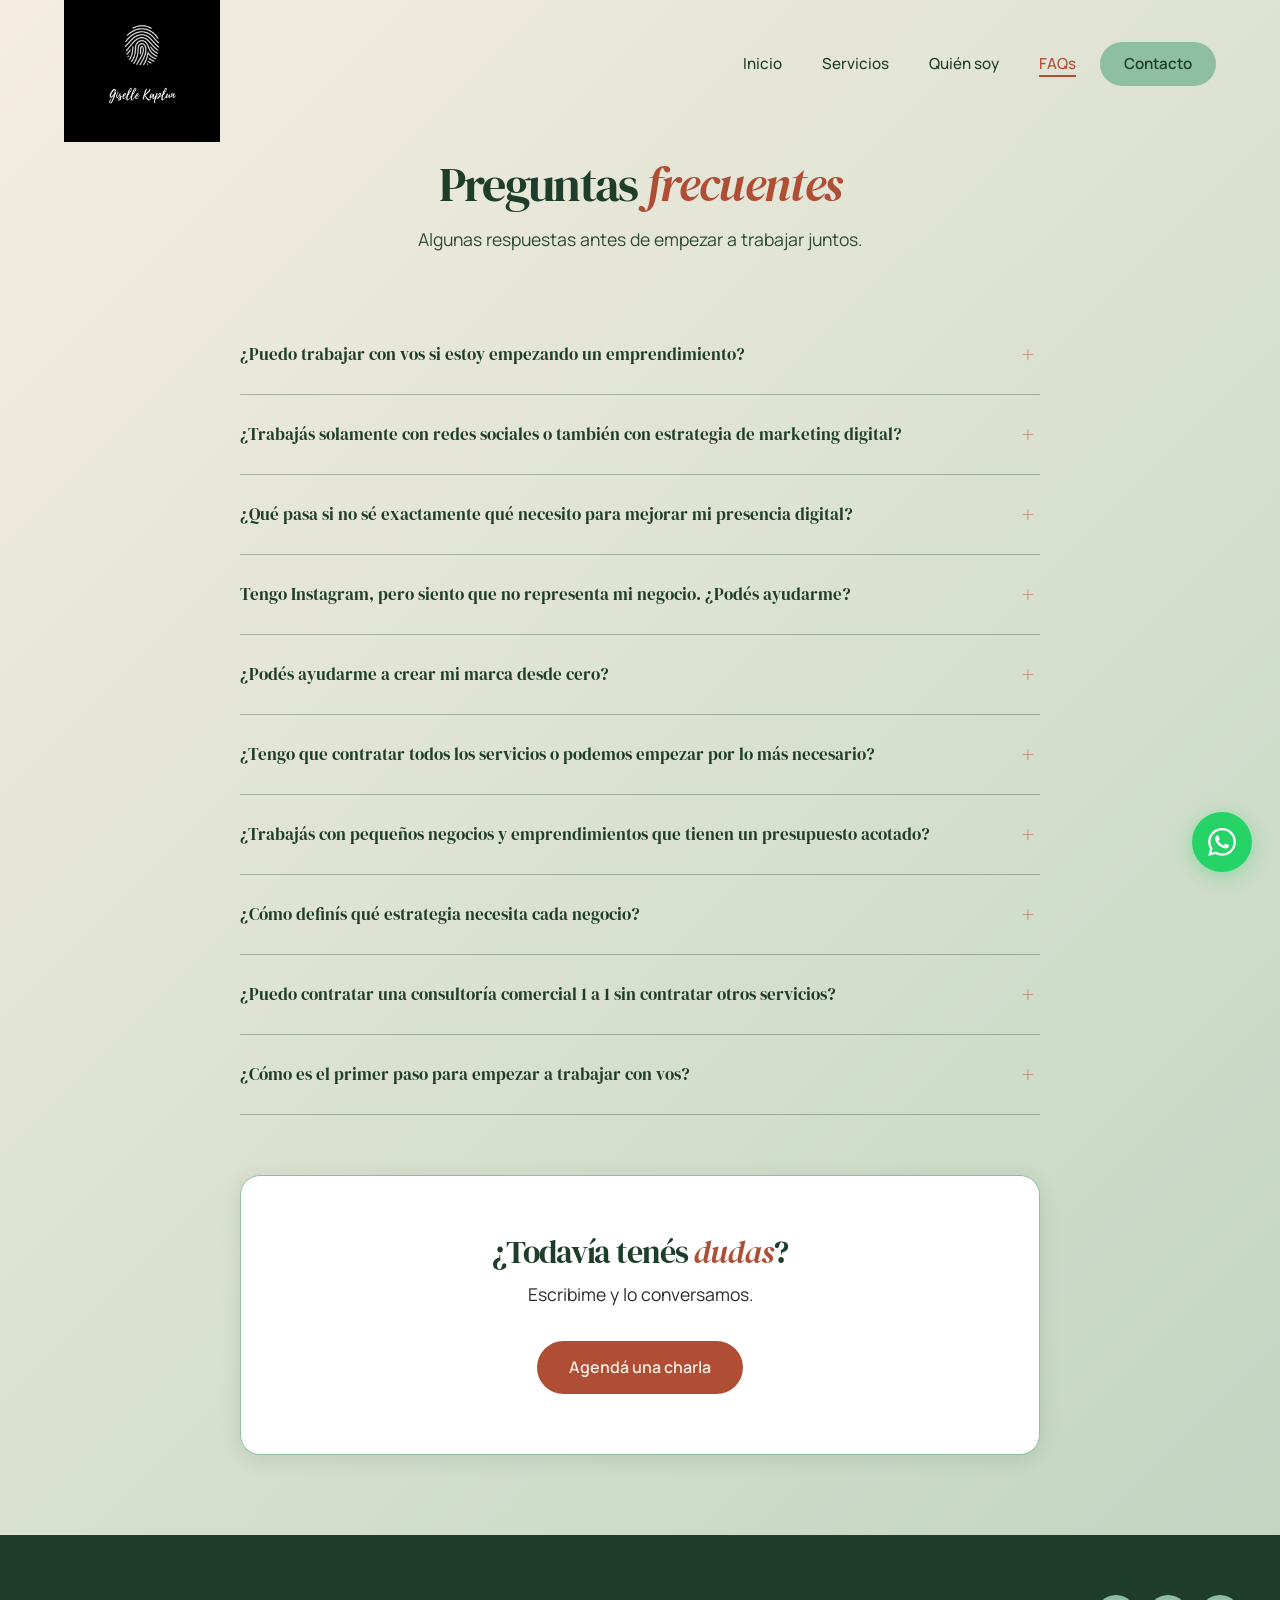
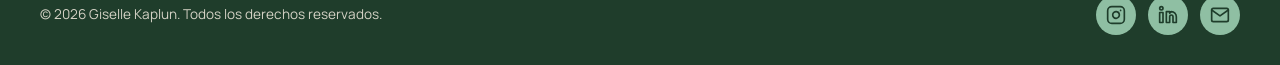
==== commit 0df0a2f8: "Replace logo with SMM-free version and fix FAQ favicon links" ====
--- a/preguntas-frecuentes.html
+++ b/preguntas-frecuentes.html
@@ -9,8 +9,12 @@
     <meta property="og:description" content="Resolvemos tus dudas sobre consultoría de marketing digital, estrategia para redes sociales, diseño web y más. Buenos Aires, Argentina.">
     <meta property="og:image" content="https://gkaplunconsultora.com.ar/hero-banner.webp">
     <meta property="og:type" content="website">
-    <link rel="icon" href="/favicon.png" sizes="48x48" type="image/png">
-    <link rel="apple-touch-icon" href="/apple-touch-icon.png">
+    <link rel="icon" type="image/png" sizes="32x32" href="favicon-32.png?v=4">
+    <link rel="icon" type="image/png" sizes="64x64" href="favicon-64.png?v=4">
+    <link rel="icon" type="image/png" sizes="96x96" href="favicon-96.png?v=4">
+    <link rel="icon" type="image/png" sizes="192x192" href="favicon-192.png?v=4">
+    <link rel="icon" type="image/png" sizes="512x512" href="favicon-512.png?v=4">
+    <link rel="apple-touch-icon" sizes="180x180" href="apple-touch-icon.png?v=4">
     <link rel="preconnect" href="https://fonts.googleapis.com">
     <link rel="preconnect" href="https://fonts.gstatic.com" crossorigin>
     <link href="https://fonts.googleapis.com/css2?family=DM+Serif+Display:ital@0;1&family=Manrope:wght@400;500;600;700;800&display=swap" rel="stylesheet">
